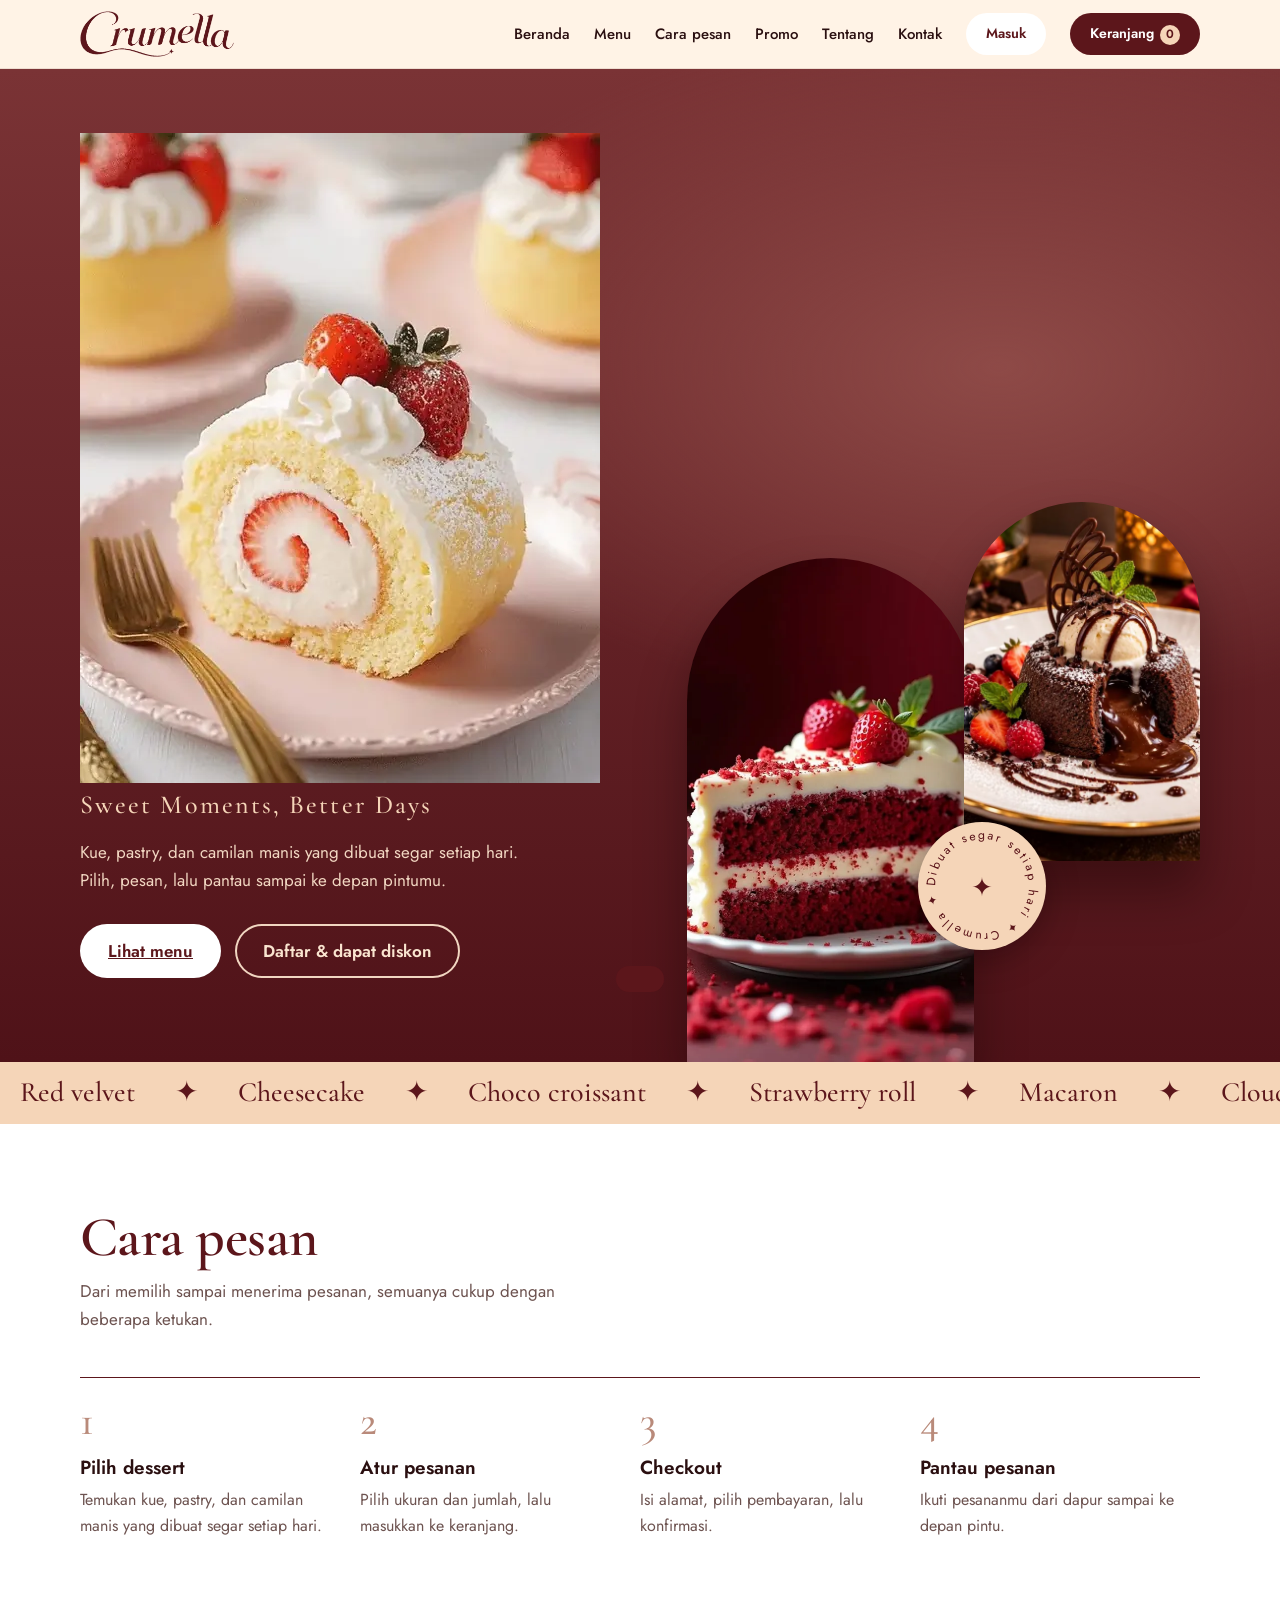
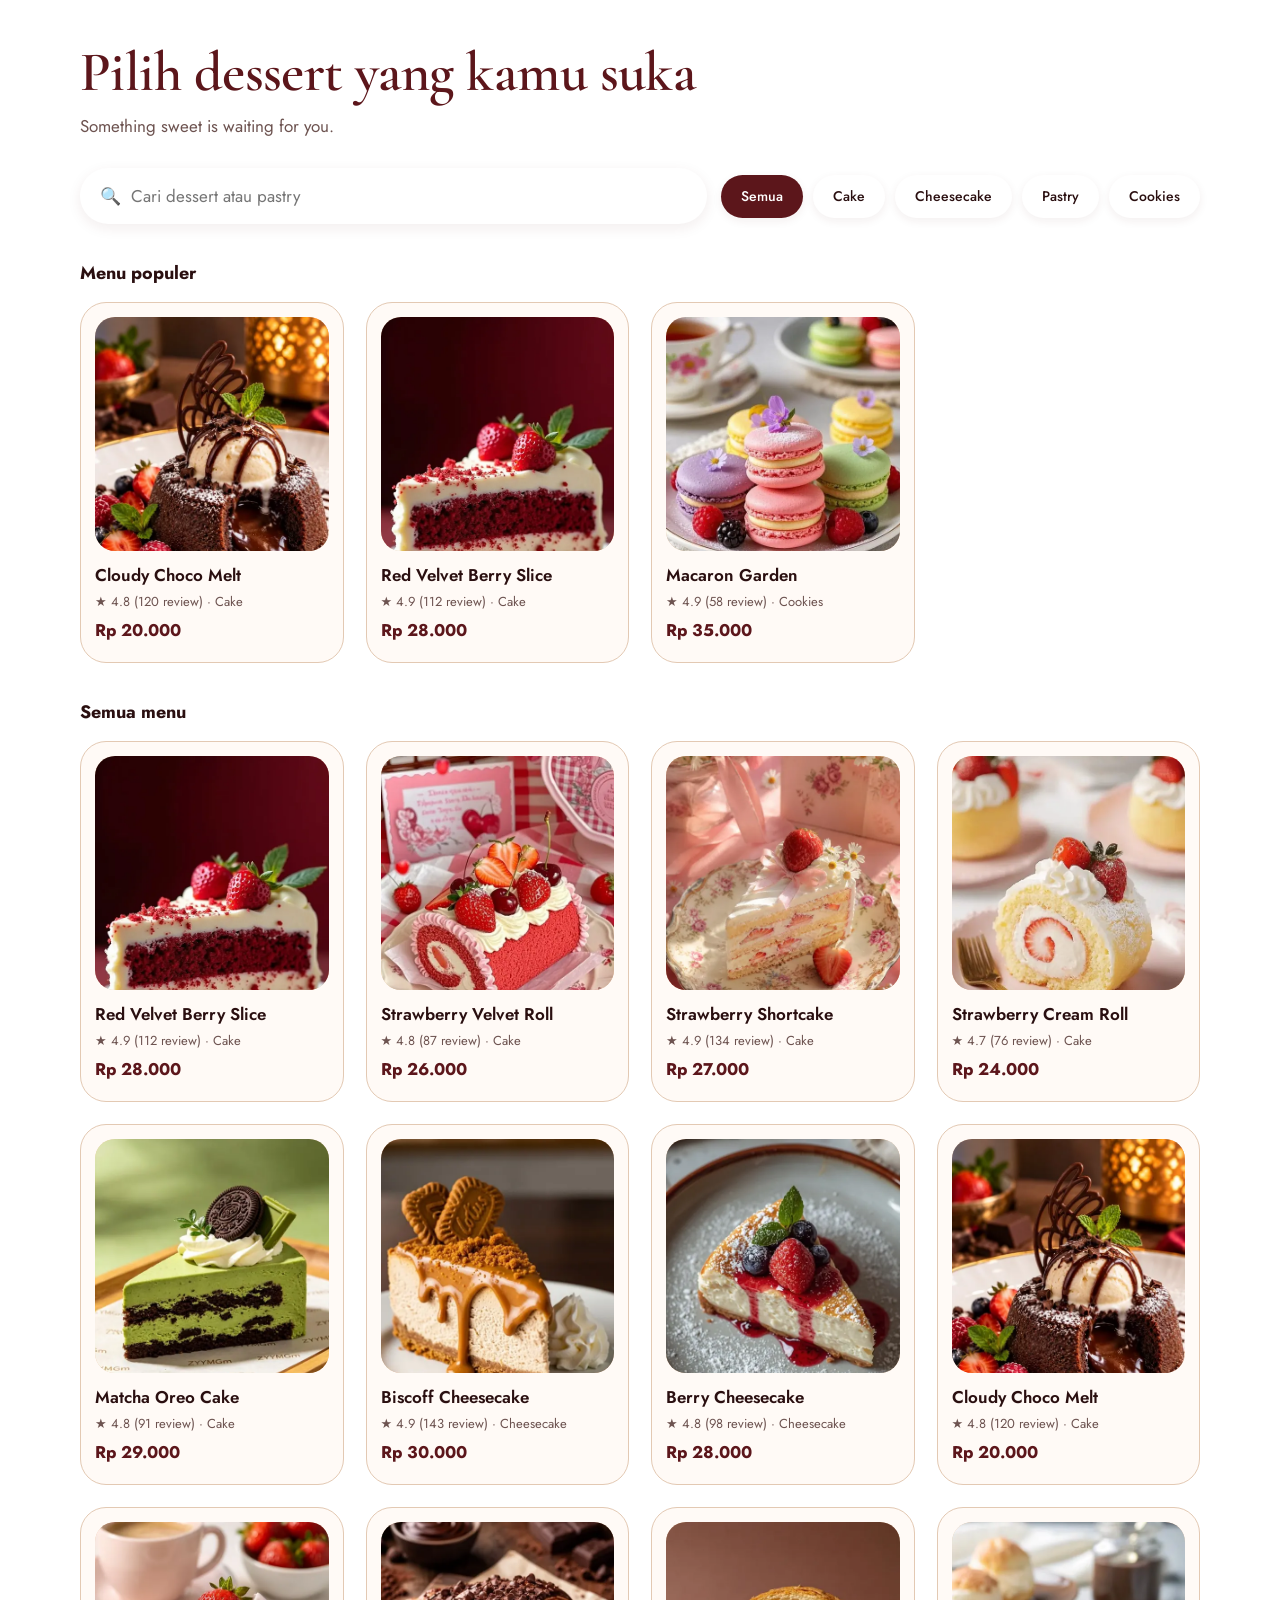
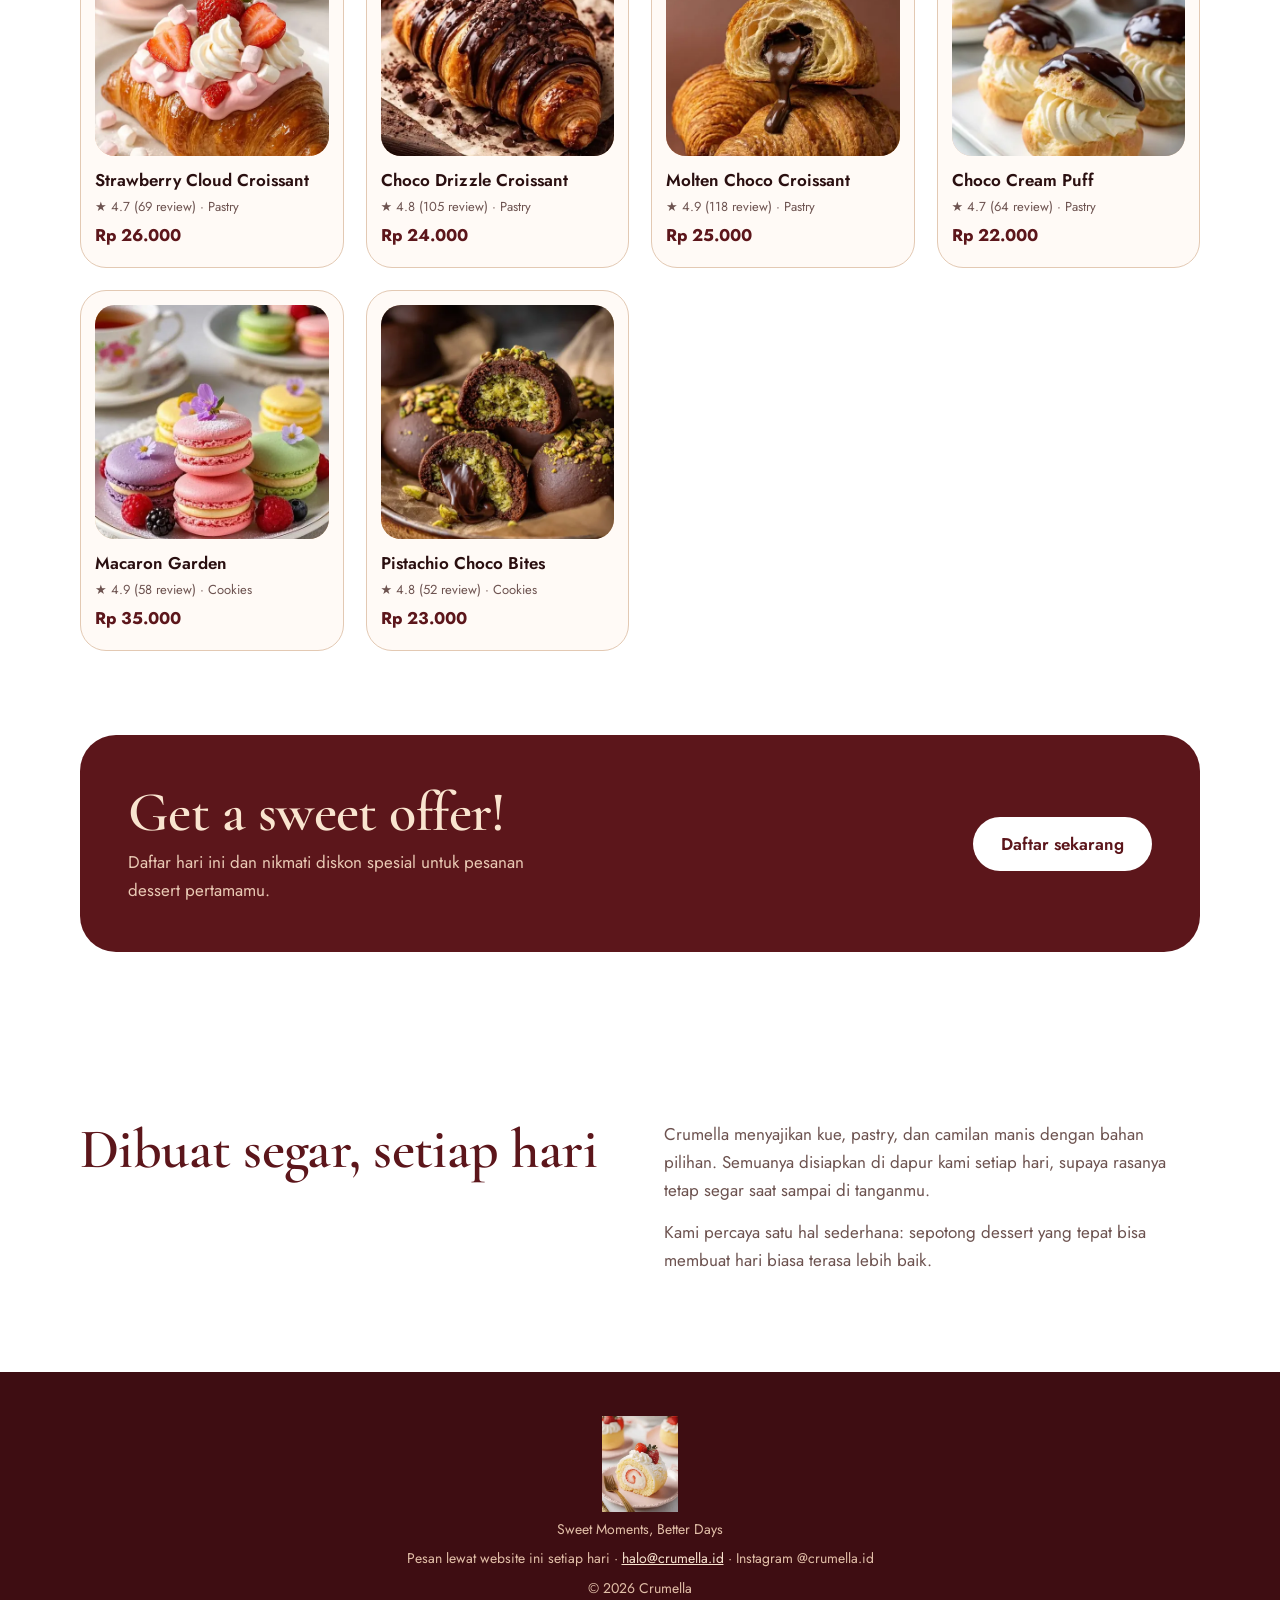
==== index.html @ 6f77fb5f "Create index.html" ====
<!doctype html>
<html lang="id">
<head>
<meta charset="utf-8">
<meta name="viewport" content="width=device-width, initial-scale=1">
<title>Crumella – Sweet Moments, Better Days</title>
<meta name="description" content="Crumella: kue, pastry, dan camilan manis yang dibuat segar setiap hari.">
<link rel="icon" href="data:image/svg+xml,<svg xmlns='http://www.w3.org/2000/svg' viewBox='0 0 100 100'><text y='.9em' font-size='90'>🧁</text></svg>">
<link rel="preconnect" href="https://fonts.googleapis.com">
<link rel="preconnect" href="https://fonts.gstatic.com" crossorigin>
<link href="https://fonts.googleapis.com/css2?family=Cormorant+Garamond:wght@500;600&family=Jost:wght@400;500;600&display=swap" rel="stylesheet">
<style>
:root{--wine:#5c161b;--wine2:#650a04;--peach:#fff3e6;--sand:#f9dfc9;--cream:#f5d5b8;--rose:#b98a7a;--ink:#2a0f10;--mute:#6d5350;--line:#e3c9b3;
--serif:"Cormorant Garamond",Georgia,serif;--sans:Jost,system-ui,sans-serif}
*{box-sizing:border-box;margin:0}
html{scroll-behavior:smooth;scroll-padding-top:72px}
body{font:400 17px/1.65 var(--sans);color:var(--ink);background:linear-gradient(var(--peach),var(--sand)) fixed}
button,input,select{font:inherit;color:inherit}
button{cursor:pointer;border:0;background:none}
:focus-visible{outline:3px solid var(--wine);outline-offset:3px;border-radius:8px}
.wrap{width:min(1120px,92%);margin:auto}
h1,h2,h3{line-height:1.15}
h2{font:600 clamp(36px,5vw,56px)/1.05 var(--serif);color:var(--wine);letter-spacing:-.01em}
.lead{color:var(--mute);max-width:52ch;margin-top:10px}
.btn{display:inline-flex;align-items:center;justify-content:center;gap:8px;padding:13px 28px;border-radius:999px;background:var(--wine);color:#fff;font-weight:600;transition:transform .15s,background .15s}
.btn:hover{background:var(--wine2);transform:translateY(-2px)}
.btn.light{background:#fff;color:var(--wine)}
.btn.ghost{background:transparent;color:var(--wine);box-shadow:inset 0 0 0 2px var(--wine)}
/* nav */
header{position:sticky;top:0;z-index:20;background:rgba(255,243,230,.88);backdrop-filter:blur(10px);border-bottom:1px solid rgba(92,22,27,.1)}
.nav{display:flex;align-items:center;gap:24px;height:68px}
.logo{display:block;margin-right:auto}.logo img{height:46px;width:auto;display:block}
.nav a.l{color:var(--ink);text-decoration:none;font-weight:500;font-size:15px}
.nav a.l:hover{color:var(--wine)}
.pill{padding:9px 20px;border-radius:999px;font-weight:600;font-size:14px}
.pill.solid{background:var(--wine);color:#fff}
.pill.out{background:#fff;color:var(--wine)}
.cnt{display:inline-grid;place-items:center;min-width:20px;height:20px;border-radius:99px;background:var(--cream);color:var(--wine);font-size:12px;margin-left:6px;padding:0 5px}
@media(max-width:980px){.nav a.l{display:none}.nav{gap:10px}}
/* hero */
.hero{background:radial-gradient(900px 500px at 78% 30%,#8e4a47 0%,transparent 70%),linear-gradient(180deg,#7a3335 0%,#4f1218 100%);color:var(--cream);padding:64px 0 0;overflow:hidden}
.hero .wrap{display:grid;grid-template-columns:1.05fr .95fr;gap:40px;align-items:end}
.hero-l{padding-bottom:84px}
.hero h1{width:min(520px,100%);margin:0 0 4px}.hero h1 img{width:100%;display:block}
.tag{font:500 clamp(20px,2.6vw,26px) var(--serif);letter-spacing:.08em;margin:6px 0 18px}
.hero p.d{max-width:44ch;margin:0 0 30px;color:#f1d6c1}
.hero .row{display:flex;gap:14px;flex-wrap:wrap}
.duo{position:relative;height:560px}
.duo img{position:absolute;object-fit:cover;box-shadow:0 30px 50px rgba(20,0,2,.4)}
.duo .a{left:0;bottom:0;width:56%;height:90%;border-radius:999px 999px 0 0}
.duo .b{right:0;top:0;width:46%;height:64%;border-radius:999px 999px 28px 28px}
.badge{position:absolute;right:30%;bottom:20%;width:128px;height:128px;filter:drop-shadow(0 10px 16px rgba(20,0,2,.35))}
.badge .spin{transform-origin:60px 60px;animation:spin 20s linear infinite}
@keyframes spin{to{transform:rotate(360deg)}}
.belt{background:var(--cream);color:var(--wine);overflow:hidden;white-space:nowrap;padding:14px 0}
.belt div{display:inline-block;font:500 28px/1.2 var(--serif);animation:belt 40s linear infinite}
.belt span{margin:0 20px}
@keyframes belt{to{transform:translateX(-50%)}}
@media(max-width:860px){.hero .wrap{grid-template-columns:1fr}.hero-l{text-align:center;padding-bottom:20px}.hero h1{margin:0 auto}.hero p.d{margin:0 auto 26px}.hero .row{justify-content:center}.duo{height:430px;max-width:440px;margin:0 auto;width:100%}.badge{right:26%;width:104px;height:104px}}
/* steps */
section{padding:84px 0}
.steps{display:grid;grid-template-columns:repeat(4,1fr);margin-top:44px;border-top:1px solid var(--wine)}
.step{padding:22px 24px 0 0}
.step b{font:500 42px/1 var(--serif);color:var(--rose);display:block}
.step h3{font:600 19px var(--sans);margin:12px 0 6px}
.step p{color:var(--mute);font-size:16px}
@media(max-width:860px){.steps{grid-template-columns:1fr 1fr;gap:10px}}
.about{display:grid;grid-template-columns:1fr 1fr;gap:48px;align-items:start}
.about p{color:var(--mute);margin-bottom:14px}
@media(max-width:760px){.about{grid-template-columns:1fr}}
footer p a{color:#f9e4cf}
/* menu */
.tools{display:flex;gap:14px;flex-wrap:wrap;align-items:center;margin:28px 0 8px}
.search{flex:1 1 280px;display:flex;align-items:center;gap:10px;background:#fff;border-radius:999px;padding:0 20px;box-shadow:0 4px 14px rgba(92,22,27,.08)}
.search input{border:0;outline:0;background:none;width:100%;padding:14px 0}
.search:focus-within{box-shadow:0 0 0 3px var(--wine)}
.chips{display:flex;gap:10px;flex-wrap:wrap}
.chip{padding:10px 20px;border-radius:999px;background:#fff;font-weight:500;font-size:14px;box-shadow:0 3px 10px rgba(92,22,27,.07)}
.chip[aria-pressed=true]{background:var(--wine);color:#fff}
.sub{font:700 18px var(--sans);margin:36px 0 16px}
.grid{display:grid;grid-template-columns:repeat(auto-fill,minmax(230px,1fr));gap:22px}
.card{text-align:left;background:#fffaf6;border:1px solid var(--line);border-radius:26px;padding:14px 14px 18px;transition:transform .2s,box-shadow .2s;display:flex;flex-direction:column;gap:4px}
.card:hover{transform:translateY(-5px);box-shadow:0 18px 30px rgba(92,22,27,.14)}
.pic{aspect-ratio:1;border-radius:20px;background:radial-gradient(circle at 50% 40%,#fbe7d3,#efc7a6);display:grid;place-items:center;margin-bottom:8px}
.pic svg{width:86%}.pic{overflow:hidden}.pic img{width:100%;height:100%;object-fit:cover;object-position:center 40%}
.card h3{font:600 17px var(--sans)}
.card .m{font-size:13px;color:var(--mute)}
.card .pr{font-weight:700;color:var(--wine)}
.empty{grid-column:1/-1;padding:40px;text-align:center;color:var(--mute)}
/* promo */
.promo{background:var(--wine);color:var(--cream);border-radius:36px;padding:48px;display:flex;gap:30px;align-items:center;justify-content:space-between;flex-wrap:wrap}
.promo h2{color:#f9e4cf}
.promo p{color:#e9c9b4;margin-top:6px;max-width:44ch}
footer{background:#3e0d12;color:#e2bfa8;padding:44px 0;text-align:center}
footer .logo{color:#f9e4cf;font-size:34px}
footer p{font-size:14px;margin-top:6px}
/* dialogs */
dialog{border:0;border-radius:30px;padding:0;width:min(520px,94vw);max-height:92vh;background:var(--peach);color:var(--ink);box-shadow:0 30px 80px rgba(40,5,8,.45)}
dialog::backdrop{background:rgba(42,15,16,.55);backdrop-filter:blur(3px)}
dialog.drawer{margin:0 0 0 auto;height:100vh;max-height:100vh;border-radius:30px 0 0 30px;width:min(460px,100vw)}
.dh{display:flex;align-items:center;gap:12px;padding:20px 24px 8px}
.dh h3{font:700 22px var(--sans);margin-right:auto}
.x{width:40px;height:40px;border-radius:50%;background:#fff;font-size:20px;line-height:1}
.db{padding:8px 24px 24px}
.hero-pic{background:var(--wine2);display:grid;place-items:center;padding:20px}
.hero-pic svg{width:56%}.hero-pic.ph{padding:0}.hero-pic img{width:100%;aspect-ratio:4/3;object-fit:cover;display:block}
.opts{display:grid;grid-template-columns:1fr 1fr;gap:12px;margin:8px 0 16px}
.opt{padding:12px;border-radius:16px;background:#fffaf6;border:1.5px solid #ccb5a6;text-align:left;font-weight:600}
.opt small{display:block;font-weight:400;color:var(--mute)}
.opt[aria-pressed=true],.opt:has(input:checked){border-color:var(--wine);box-shadow:0 0 0 2px var(--wine) inset}
.opt input{position:absolute;opacity:0}
.qty{display:inline-flex;align-items:center;background:#fff;border-radius:12px;border:1px solid #cdb9ab}
.qty button{width:34px;height:34px;font-weight:700;font-size:18px}
.qty span{min-width:26px;text-align:center;font-weight:600}
.row2{display:flex;align-items:center;justify-content:space-between;gap:14px}
.item{display:flex;gap:14px;align-items:center;background:#fffaf6;border:1px solid var(--line);border-radius:20px;padding:10px;margin-bottom:12px}
.item .t{width:72px;height:72px;border-radius:14px;background:var(--wine);display:grid;place-items:center;flex:none}
.item .t svg{width:78%}.item .t{overflow:hidden}.item .t img{width:100%;height:100%;object-fit:cover}
.item .n{flex:1;min-width:0}.item .n b{display:block}.item .n small{color:var(--mute)}
.tot{border-top:1px solid #a48d86;margin-top:16px;padding-top:12px}
.tot div{display:flex;justify-content:space-between;padding:3px 0}
.tot .g{font-weight:700;font-size:18px;border-top:1px solid #a48d86;margin-top:8px;padding-top:10px}
label.f{display:block;font-weight:600;font-size:14px;margin:14px 0 6px}
.in{width:100%;padding:12px 16px;border-radius:14px;border:1.5px solid #cdb9ab;background:#ffe9d4}
.tabs{display:grid;grid-template-columns:1fr 1fr;gap:12px;margin:8px 0 8px}
.tabs button{padding:12px;border-radius:999px;background:#fff;color:var(--wine);font-weight:500}
.tabs button[aria-selected=true]{background:var(--wine);color:#fff}
.toast{position:fixed;left:50%;bottom:28px;transform:translate(-50%,120px);background:var(--wine);color:#fff;padding:13px 24px;border-radius:999px;z-index:99;transition:transform .3s;font-weight:500}
.toast.on{transform:translate(-50%,0)}
.track{list-style:none;padding:0;margin:14px 0}
.track li{padding:8px 0 8px 34px;position:relative}
.track li:before{content:"";position:absolute;left:6px;top:14px;width:14px;height:14px;border-radius:50%;background:var(--wine)}
.track li:not(:last-child):after{content:"";position:absolute;left:12px;top:28px;height:calc(100% - 6px);width:2px;background:var(--rose)}
.track li.o:before{background:var(--cream);box-shadow:0 0 0 2px var(--rose) inset}
@media(prefers-reduced-motion:reduce){*{animation:none!important;transition:none!important;scroll-behavior:auto!important}}
</style>
</head>
<body>
<header><div class="wrap nav">
  <a class="logo" href="#top" aria-label="Crumella, ke beranda"><img data-img="word" alt="Crumella"></a>
  <a class="l" href="#top">Beranda</a><a class="l" href="#menu">Menu</a><a class="l" href="#cara">Cara pesan</a><a class="l" href="#promo">Promo</a><a class="l" href="#tentang">Tentang</a><a class="l" href="#kontak">Kontak</a>
  <button class="pill out" id="authBtn">Masuk</button>
  <button class="pill solid" id="cartBtn" aria-label="Buka keranjang">Keranjang<span class="cnt" id="cnt">0</span></button>
</div></header>

<main id="top">
<div class="hero"><div class="wrap">
  <div class="hero-l">
    <h1><img data-img="cream" alt="Crumella"></h1>
    <p class="tag">Sweet Moments, Better Days</p>
    <p class="d">Kue, pastry, dan camilan manis yang dibuat segar setiap hari. Pilih, pesan, lalu pantau sampai ke depan pintumu.</p>
    <div class="row"><a class="btn light" href="#menu">Lihat menu</a><button class="btn ghost" style="color:#f9e4cf;box-shadow:inset 0 0 0 2px #f1d6c1" data-auth="up">Daftar &amp; dapat diskon</button></div>
  </div>
  <div class="duo">
    <img class="a" data-img="red" alt="Potongan red velvet dengan stroberi">
    <img class="b" data-img="lava" alt="Chocolate lava cake dengan es krim">
    <svg class="badge" viewBox="0 0 120 120" aria-hidden="true"><defs><path id="ring" d="M60 60m-44 0a44 44 0 1 1 88 0a44 44 0 1 1-88 0"/></defs><circle cx="60" cy="60" r="60" fill="#f5d5b8"/><g class="spin"><text font-size="11.5" fill="#5c161b" font-family="Jost,sans-serif" textLength="268" lengthAdjust="spacing"><textPath href="#ring">Dibuat segar setiap hari ✦ Crumella ✦ </textPath></text></g><text x="60" y="69" text-anchor="middle" font-size="24" fill="#5c161b">✦</text></svg>
  </div>
</div></div>
<div class="belt" aria-hidden="true"><div></div></div>

<section id="cara"><div class="wrap">
  <h2>Cara pesan</h2>
  <p class="lead">Dari memilih sampai menerima pesanan, semuanya cukup dengan beberapa ketukan.</p>
  <div class="steps" id="steps"></div>
</div></section>

<section id="menu" style="padding-top:20px"><div class="wrap">
  <h2>Pilih dessert yang kamu suka</h2>
  <p class="lead">Something sweet is waiting for you.</p>
  <div class="tools">
    <label class="search"><span aria-hidden="true">🔍</span><input id="q" type="search" placeholder="Cari dessert atau pastry" aria-label="Cari dessert"></label>
    <div class="chips" id="chips" role="group" aria-label="Kategori"></div>
  </div>
  <div id="popWrap"><h3 class="sub">Menu populer</h3><div class="grid" id="pop"></div></div>
  <h3 class="sub" id="allT">Semua menu</h3>
  <div class="grid" id="all"></div>
</div></section>

<section id="promo" style="padding-top:0"><div class="wrap"><div class="promo">
  <div><h2>Get a sweet offer!</h2><p>Daftar hari ini dan nikmati diskon spesial untuk pesanan dessert pertamamu.</p></div>
  <button class="btn light" data-auth="up">Daftar sekarang</button>
</div></div></section>
<section id="tentang"><div class="wrap about">
  <h2>Dibuat segar, setiap hari</h2>
  <div><p>Crumella menyajikan kue, pastry, dan camilan manis dengan bahan pilihan. Semuanya disiapkan di dapur kami setiap hari, supaya rasanya tetap segar saat sampai di tanganmu.</p><p>Kami percaya satu hal sederhana: sepotong dessert yang tepat bisa membuat hari biasa terasa lebih baik.</p></div>
</div></section>
</main>

<footer id="kontak"><div class="wrap"><a class="logo" href="#top" style="margin:0 auto 6px;width:fit-content"><img data-img="cream" alt="Crumella" style="height:96px"></a><p>Sweet Moments, Better Days</p><p>Pesan lewat website ini setiap hari · <a href="mailto:halo@crumella.id">halo@crumella.id</a> · Instagram @crumella.id</p><p>© 2026 Crumella</p></div></footer>

<dialog id="dProd" aria-label="Detail dessert"></dialog>
<dialog id="dCart" class="drawer" aria-label="Keranjang"></dialog>
<dialog id="dOut" aria-label="Checkout"></dialog>
<dialog id="dAuth" aria-label="Masuk atau daftar"></dialog>
<div class="toast" id="toast" role="status"></div>

<script>
const IMG={'cream': '[data-uri]', 'word': '[data-uri]', 'red': '[data-uri]', 'lava': '[data-uri]', 'roll': '[data-uri]', 'crc': '[data-uri]', 'matcha': '[data-uri]', 'pist': '[data-uri]', 'choux': '[data-uri]', 'cheese': '[data-uri]', 'lotus': '[data-uri]', 'short': '[data-uri]', 'cr1': '[data-uri]', 'cr2': '[data-uri]', 'mac': '[data-uri]'};
const $=s=>document.querySelector(s),fmt=n=>'Rp '+n.toLocaleString('id-ID'),DELIV=15000,LARGE=5000;
/* ilustrasi dessert (SVG) */
const vis=i=>`<img src="${i.img}" alt="${i.n}" loading="lazy">`;
const ITEMS=[
{id:1,n:'Red Velvet Berry Slice',c:'Cake',p:28000,r:4.9,v:112,img:IMG.red,d:'Red velvet berlapis krim keju lembut, ditutup stroberi segar dan sejumput remah merah.'},
{id:2,n:'Strawberry Velvet Roll',c:'Cake',p:26000,r:4.8,v:87,img:IMG.roll,d:'Roll cake red velvet dengan krim vanila dan stroberi, dibingkai rempel krim merah muda.'},
{id:3,n:'Strawberry Shortcake',c:'Cake',p:27000,r:4.9,v:134,img:IMG.short,d:'Sponge vanila ringan berisi krim dan irisan stroberi, dengan pita krim di atasnya.'},
{id:4,n:'Strawberry Cream Roll',c:'Cake',p:24000,r:4.7,v:76,img:IMG.cream,d:'Roll cake lembut dengan pusaran krim dan stroberi, ditaburi gula halus.'},
{id:5,n:'Matcha Oreo Cake',c:'Cake',p:29000,r:4.8,v:91,img:IMG.matcha,d:'Mousse matcha berlapis remah cokelat, dihias krim dan biskuit Oreo.'},
{id:6,n:'Biscoff Cheesecake',c:'Cheesecake',p:30000,r:4.9,v:143,img:IMG.lotus,d:'Cheesecake creamy dengan saus karamel biskuit dan remah renyah di atasnya.'},
{id:7,n:'Berry Cheesecake',c:'Cheesecake',p:28000,r:4.8,v:98,img:IMG.cheese,d:'Cheesecake panggang yang lembut dengan saus beri, buah segar, dan gula halus.'},
{id:8,n:'Cloudy Choco Melt',c:'Cake',p:20000,r:4.8,v:120,img:IMG.lava,d:'Dessert cokelat lembut dengan lelehan cokelat premium yang creamy. Perpaduan manis dan rich-nya cocok untuk menemani waktu santaimu.'},
{id:9,n:'Strawberry Cloud Croissant',c:'Pastry',p:26000,r:4.7,v:69,img:IMG.crc,d:'Croissant renyah dengan krim stroberi, whipped cream, dan marshmallow mungil.'},
{id:10,n:'Choco Drizzle Croissant',c:'Pastry',p:24000,r:4.8,v:105,img:IMG.cr1,d:'Croissant berlapis dengan siraman cokelat dan serpihan cokelat di atasnya.'},
{id:11,n:'Molten Choco Croissant',c:'Pastry',p:25000,r:4.9,v:118,img:IMG.cr2,d:'Croissant garing dengan isian cokelat cair yang meleleh saat dibelah.'},
{id:12,n:'Choco Cream Puff',c:'Pastry',p:22000,r:4.7,v:64,img:IMG.choux,d:'Kue sus isi krim vanila, dilapisi ganache cokelat yang mengilap.'},
{id:13,n:'Macaron Garden',c:'Cookies',p:35000,r:4.9,v:58,img:IMG.mac,d:'Macaron warna-warni dengan isian krim, renyah di luar dan lembut di dalam.'},
{id:14,n:'Pistachio Choco Bites',c:'Cookies',p:23000,r:4.8,v:52,img:IMG.pist,d:'Kue cokelat berisi pistachio dan cokelat leleh, bertabur pistachio cincang.'}];
const CATS=['Semua','Cake','Cheesecake','Pastry','Cookies'],POP=[8,1,13];
let cat='Semua',cart=[],user=null,toastT;
try{cart=JSON.parse(localStorage.getItem('crumella-cart')||'[]');user=localStorage.getItem('crumella-user')}catch(e){}
const save=()=>{try{localStorage.setItem('crumella-cart',JSON.stringify(cart))}catch(e){}};
const toast=m=>{const t=$('#toast');t.textContent=m;t.classList.add('on');clearTimeout(toastT);toastT=setTimeout(()=>t.classList.remove('on'),2600)};
const price=l=>{const i=ITEMS.find(x=>x.id==l.id);return(i.p+(l.size=='Large'?LARGE:0))*l.qty};
const sub=()=>cart.reduce((s,l)=>s+price(l),0);

/* hero & langkah */
document.querySelectorAll('[data-img]').forEach(e=>e.src=IMG[e.dataset.img]);
$('.belt div').innerHTML=['Red velvet','Cheesecake','Choco croissant','Strawberry roll','Macaron','Cloudy choco melt','Matcha cake','Cream puff'].map(t=>`<span>${t}</span><span>✦</span>`).join('').repeat(2);
$('#steps').innerHTML=[['Pilih dessert','Temukan kue, pastry, dan camilan manis yang dibuat segar setiap hari.'],['Atur pesanan','Pilih ukuran dan jumlah, lalu masukkan ke keranjang.'],['Checkout','Isi alamat, pilih pembayaran, lalu konfirmasi.'],['Pantau pesanan','Ikuti pesananmu dari dapur sampai ke depan pintu.']].map((t,k)=>`<div class="step"><b>${k+1}</b><h3>${t[0]}</h3><p>${t[1]}</p></div>`).join('');

/* menu */
const card=i=>`<button class="card" data-id="${i.id}"><div class="pic">${vis(i)}</div><h3>${i.n}</h3><span class="m">★ ${i.r} (${i.v} review) · ${i.c}</span><span class="pr">${fmt(i.p)}</span></button>`;
function renderMenu(){
  const q=$('#q').value.trim().toLowerCase();
  const list=ITEMS.filter(i=>(cat=='Semua'||i.c==cat)&&i.n.toLowerCase().includes(q));
  $('#chips').innerHTML=CATS.map(c=>`<button class="chip" aria-pressed="${c==cat}" data-cat="${c}">${c}</button>`).join('');
  $('#popWrap').hidden=!!q||cat!='Semua';
  $('#pop').innerHTML=POP.map(id=>card(ITEMS.find(i=>i.id==id))).join('');
  $('#allT').textContent=q||cat!='Semua'?`Hasil (${list.length})`:'Semua menu';
  $('#all').innerHTML=list.length?list.map(card).join(''):'<p class="empty">Belum ada dessert yang cocok. Coba kata kunci atau kategori lain.</p>';
}
$('#q').oninput=renderMenu;
$('#chips').onclick=e=>{const b=e.target.closest('[data-cat]');if(b){cat=b.dataset.cat;renderMenu()}};
document.addEventListener('click',e=>{
  const c=e.target.closest('.card');if(c)openProd(+c.dataset.id);
  const a=e.target.closest('[data-auth]');if(a)openAuth(a.dataset.auth);
  if(e.target.closest('.x'))e.target.closest('dialog').close();
  if(e.target.tagName=='DIALOG')e.target.close();
});

/* detail produk */
function openProd(id){
  const i=ITEMS.find(x=>x.id==id);let size='Reguler',qty=1;const d=$('#dProd');
  const draw=()=>{d.innerHTML=`<div class="hero-pic${i.img?' ph':''}">${vis(i)}</div><div class="db">
  <div class="row2"><div><h3 style="font:700 24px var(--sans)">${i.n}</h3><div style="font-size:22px;margin:2px 0">${fmt(i.p+(size=='Large'?LARGE:0))}</div></div><button class="x" aria-label="Tutup">×</button></div>
  <p style="margin:6px 0"><span style="color:#f0a500">★</span> <b>${i.r}</b> (${i.v} Review)</p>
  <p style="margin:10px 0 16px;color:var(--mute)">${i.d}</p>
  <b>Pilih ukuran</b><div class="opts"><button class="opt" aria-pressed="${size=='Reguler'}" data-s="Reguler">Reguler<small>${fmt(i.p)}</small></button><button class="opt" aria-pressed="${size=='Large'}" data-s="Large">Large<small>+ ${fmt(LARGE)}</small></button></div>
  <div class="row2"><div class="qty"><button data-q="-1" aria-label="Kurangi">−</button><span>${qty}</span><button data-q="1" aria-label="Tambah">+</button></div><button class="btn" id="add">Tambah ke keranjang · ${fmt((i.p+(size=='Large'?LARGE:0))*qty)}</button></div></div>`};
  d.onclick=e=>{const s=e.target.closest('[data-s]'),q=e.target.closest('[data-q]');
    if(s){size=s.dataset.s;draw()}else if(q){qty=Math.max(1,Math.min(20,qty+ +q.dataset.q));draw()}
    else if(e.target.closest('#add')){const f=cart.find(l=>l.id==id&&l.size==size);f?f.qty+=qty:cart.push({id,size,qty});save();upd();d.close();toast(`${i.n} masuk keranjang`)}};
  draw();d.showModal();
}

/* keranjang */
function upd(){$('#cnt').textContent=cart.reduce((s,l)=>s+l.qty,0)}
function openCart(){
  const d=$('#dCart'),s=sub();
  d.innerHTML=`<div class="dh"><h3>Your sweet cart</h3><button class="x" aria-label="Tutup">×</button></div><div class="db">`+(cart.length?
  cart.map((l,k)=>{const i=ITEMS.find(x=>x.id==l.id);return`<div class="item"><div class="t">${vis(i,false)}</div><div class="n"><b>${i.n}</b><small>${l.size} · ${fmt(price(l)/l.qty)}</small><div class="qty" style="margin-top:6px"><button data-k="${k}" data-q="-1" aria-label="Kurangi">−</button><span>${l.qty}</span><button data-k="${k}" data-q="1" aria-label="Tambah">+</button></div></div><button class="x" data-del="${k}" aria-label="Hapus ${i.n}" style="font-size:16px">🗑</button></div>`}).join('')+
  `<div class="tot"><div><span>Subtotal</span><b>${fmt(s)}</b></div><div><span>Delivery</span><b>${fmt(DELIV)}</b></div><div class="g"><span>Total</span><span>${fmt(s+DELIV)}</span></div></div><button class="btn" id="go" style="width:100%;margin-top:20px">Checkout</button>`
  :`<p class="empty" style="padding:40px 0">Keranjangmu masih kosong.<br>Pilih dessert favoritmu dulu.</p><button class="btn" style="width:100%" onclick="$('#dCart').close();location.hash='menu'">Lihat menu</button>`)+`</div>`;
  if(!d.open)d.showModal();
}
$('#dCart').onclick=e=>{
  const q=e.target.closest('[data-q]'),del=e.target.closest('[data-del]');
  if(q){const l=cart[+q.dataset.k];l.qty+=+q.dataset.q;if(l.qty<1)cart.splice(+q.dataset.k,1);save();upd();openCart()}
  else if(del){cart.splice(+del.dataset.del,1);save();upd();openCart()}
  else if(e.target.closest('#go')){$('#dCart').close();openOut()}
};
$('#cartBtn').onclick=openCart;

/* checkout */
function openOut(){
  const d=$('#dOut'),s=sub();
  d.innerHTML=`<div class="dh"><h3>Checkout</h3><button class="x" aria-label="Tutup">×</button></div><form class="db" id="fo">
  <label class="f" for="nm">Nama penerima</label><input class="in" id="nm" required autocomplete="name" value="${user||''}">
  <label class="f" for="ad">Alamat pengiriman</label><input class="in" id="ad" required autocomplete="street-address" placeholder="Jalan, nomor rumah, kota">
  <label class="f" style="margin-bottom:0">Metode pembayaran</label>
  <div class="opts" style="grid-template-columns:1fr;margin-top:8px">${['Transfer bank','E-wallet','Bayar di tempat (COD)'].map((m,k)=>`<label class="opt" style="position:relative"><input type="radio" name="pay" ${k?'':'checked'}>${m}</label>`).join('')}</div>
  <b>Ringkasan pesanan</b>
  <div class="tot" style="border:0;margin-top:6px">${cart.map(l=>`<div><span>${l.qty}× ${ITEMS.find(x=>x.id==l.id).n} (${l.size})</span><span>${fmt(price(l))}</span></div>`).join('')}<div><span>Delivery</span><span>${fmt(DELIV)}</span></div><div class="g"><span>Total</span><span>${fmt(s+DELIV)}</span></div></div>
  <button class="btn" style="width:100%;margin-top:18px">Konfirmasi pesanan</button></form>`;
  d.showModal();
  $('#fo').onsubmit=e=>{e.preventDefault();cart=[];save();upd();
    d.innerHTML=`<div class="dh"><h3>Pesanan diterima 🎉</h3><button class="x" aria-label="Tutup">×</button></div><div class="db"><p style="color:var(--mute)">Terima kasih! Dapur kami mulai menyiapkan dessert-mu.</p><ul class="track"><li>Pesanan dikonfirmasi</li><li class="o">Sedang dipanggang di dapur</li><li class="o">Kurir menuju alamatmu</li><li class="o">Sampai, selamat menikmati</li></ul><button class="btn" style="width:100%" onclick="$('#dOut').close()">Kembali ke menu</button></div>`}
}

/* masuk / daftar */
function openAuth(mode='in'){
  const d=$('#dAuth');
  if(user&&!mode.startsWith('up')){d.innerHTML=`<div class="dh"><h3>Hi, Sweetie ♡</h3><button class="x" aria-label="Tutup">×</button></div><div class="db"><p style="margin-bottom:16px">${user}</p><button class="btn ghost" id="out" style="width:100%">Log out</button></div>`;d.showModal();
    $('#out').onclick=()=>{user=null;try{localStorage.removeItem('crumella-user')}catch(e){}$('#authBtn').textContent='Masuk';d.close();toast('Kamu sudah keluar')};return}
  const up=mode=='up';
  d.innerHTML=`<div class="dh"><img src="${IMG.word}" alt="Crumella" style="height:42px;margin-right:auto"><button class="x" aria-label="Tutup">×</button></div><form class="db" id="fa">
  <div class="tabs" role="tablist"><button type="button" role="tab" aria-selected="${!up}" data-m="in">Log In</button><button type="button" role="tab" aria-selected="${up}" data-m="up">Sign Up</button></div>
  ${up?`<label class="f" for="un">Nama</label><input class="in" id="un" required autocomplete="name">`:''}
  <label class="f" for="em">Email atau username</label><input class="in" id="em" required autocomplete="username">
  <label class="f" for="pw">Password</label><input class="in" id="pw" type="password" required minlength="6" autocomplete="${up?'new':'current'}-password">
  <button class="btn" style="width:100%;margin-top:20px">${up?'Daftar':'Log In'}</button>
  <p style="text-align:center;color:var(--mute);margin-top:14px;font-size:14px">${up?'Sudah punya akun?':'Belum terdaftar?'} <a href="#" data-m="${up?'in':'up'}" style="color:#0b4de0">${up?'Log In':'Sign Up'}</a></p></form>`;
  if(!d.open)d.showModal();
  d.onclick=e=>{const m=e.target.closest('[data-m]');if(m){e.preventDefault();openAuth(m.dataset.m)}else if(e.target.closest('.x')||e.target===d)d.close()};
  $('#fa').onsubmit=e=>{e.preventDefault();user=($('#un')?$('#un').value:$('#em').value).trim();try{localStorage.setItem('crumella-user',user)}catch(x){}
    $('#authBtn').textContent=user.split(' ')[0];d.close();toast(up?'Akun dibuat. Diskon pesanan pertama aktif!':`Halo, ${user}!`)};
}
$('#authBtn').onclick=()=>openAuth('in');
if(user)$('#authBtn').textContent=user.split(' ')[0];
upd();renderMenu();
</script>
</body>
</html>
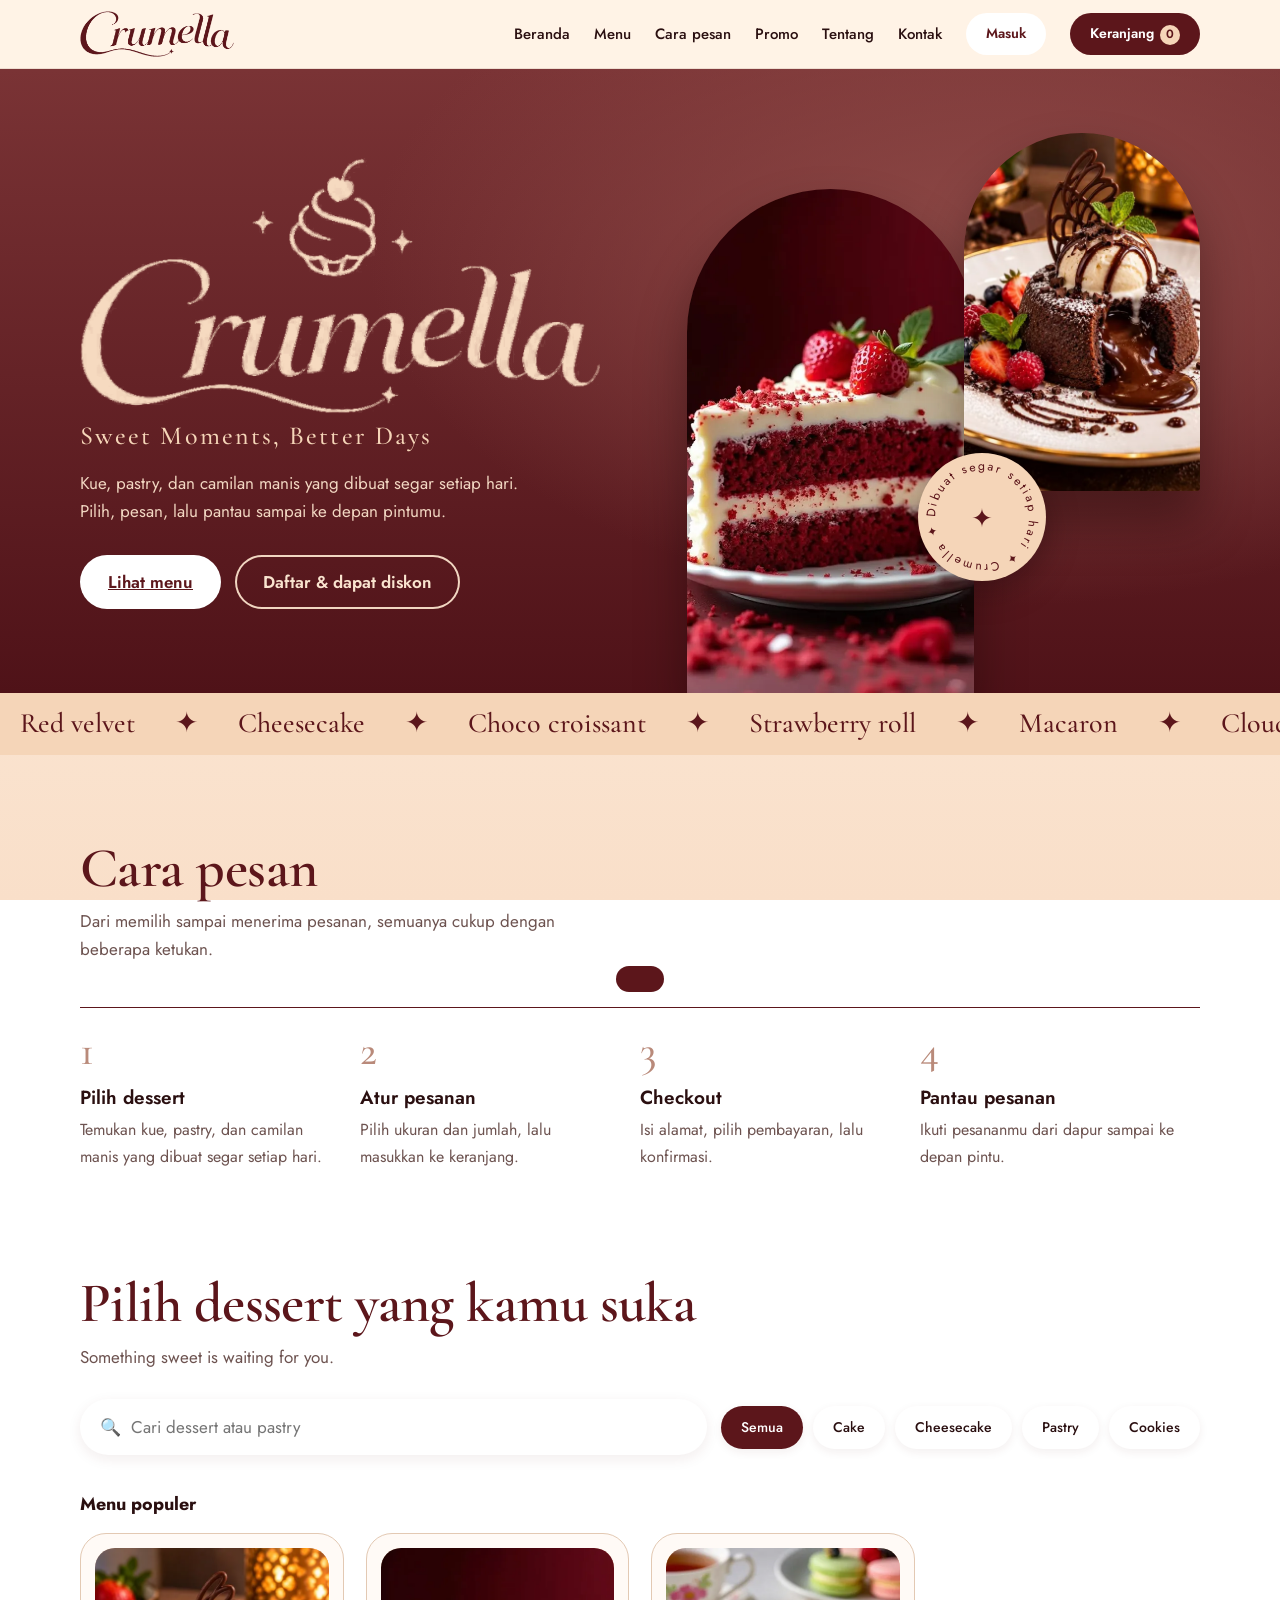
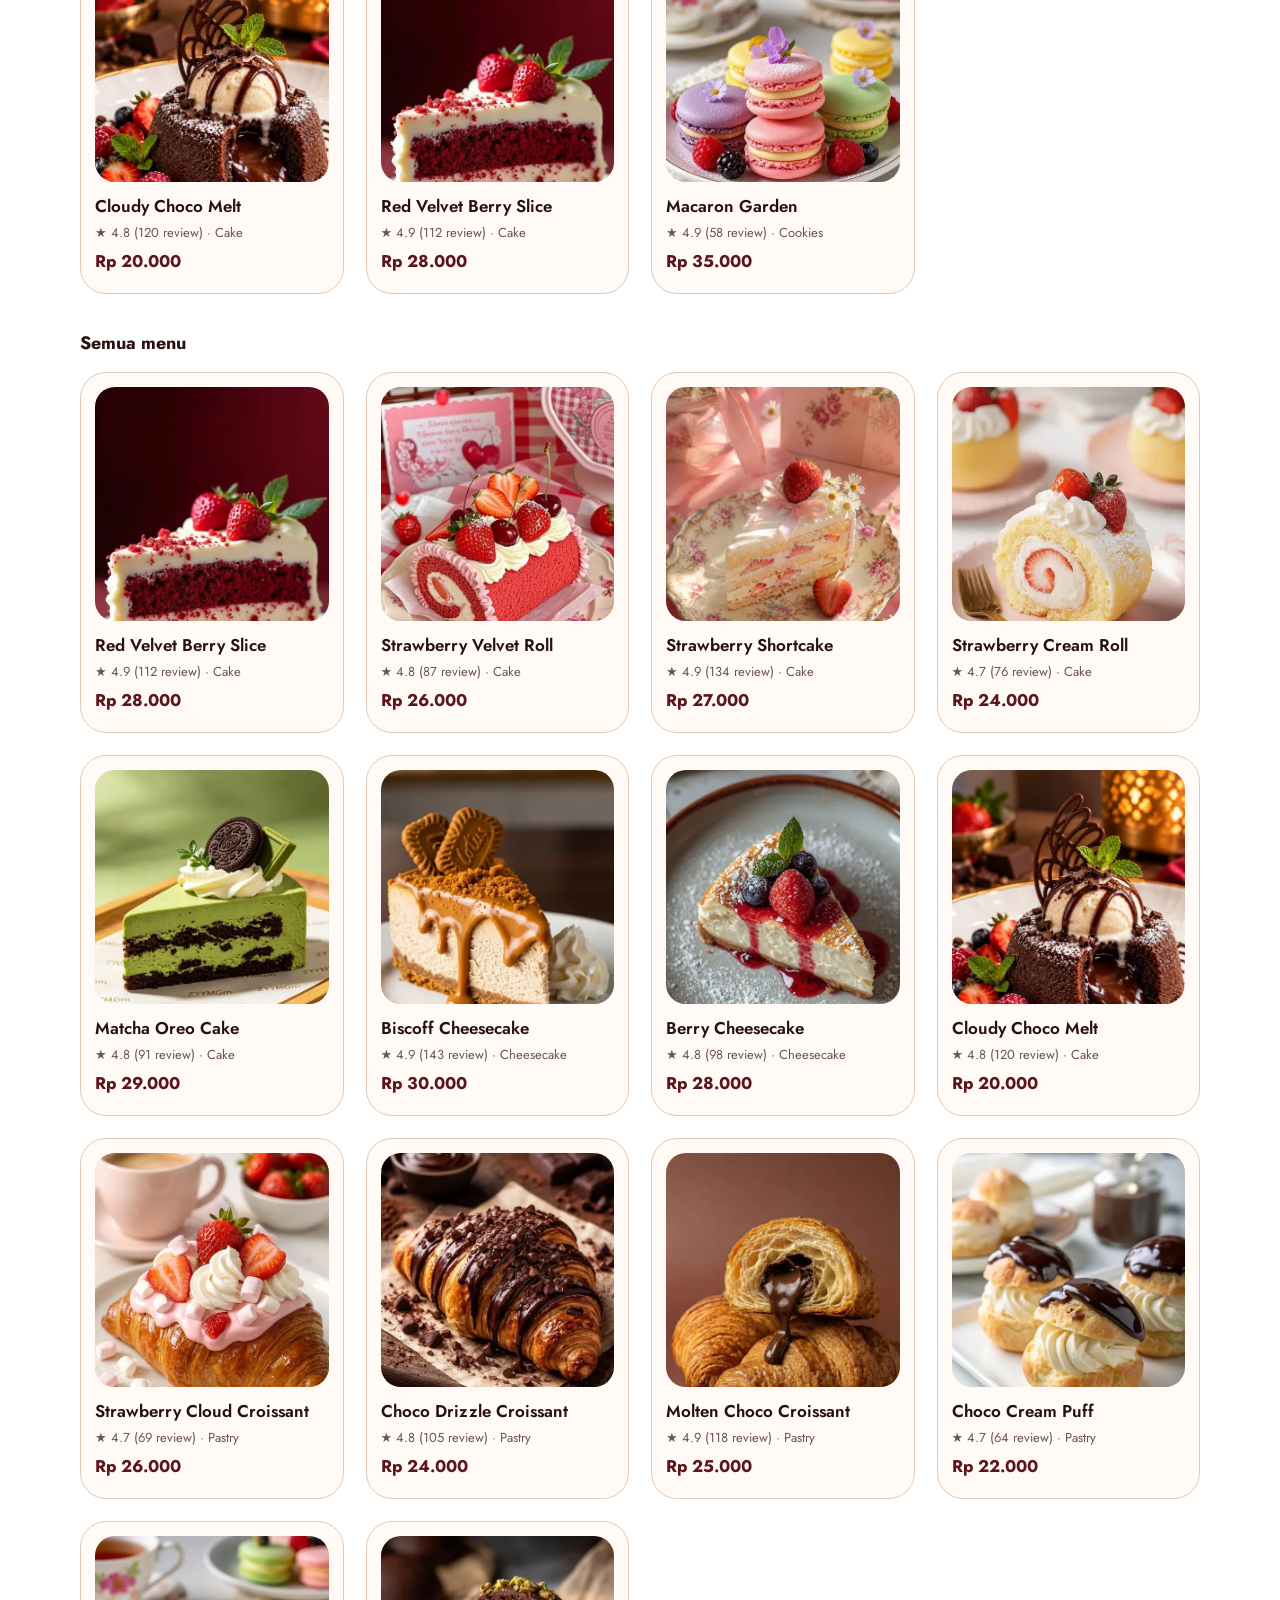
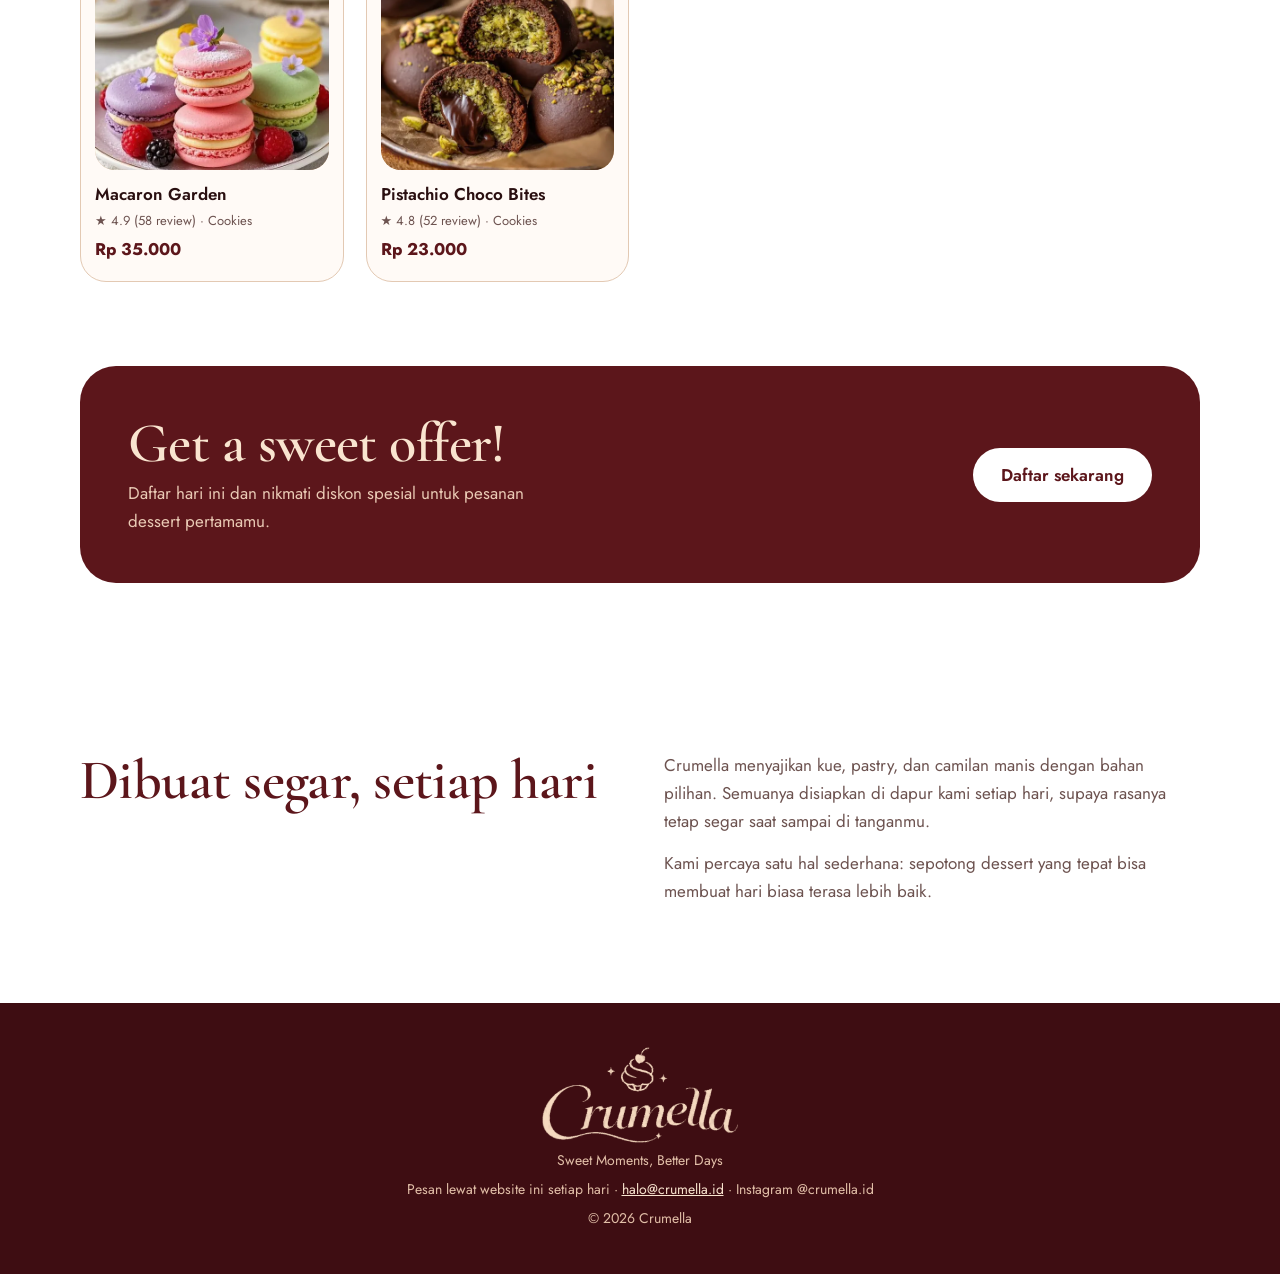
==== commit cb300953: "Update index.html" ====
--- a/index.html
+++ b/index.html
@@ -146,7 +146,7 @@
 <main id="top">
 <div class="hero"><div class="wrap">
   <div class="hero-l">
-    <h1><img data-img="cream" alt="Crumella"></h1>
+    <h1><img src="[data-uri]" alt="Crumella"></h1>
     <p class="tag">Sweet Moments, Better Days</p>
     <p class="d">Kue, pastry, dan camilan manis yang dibuat segar setiap hari. Pilih, pesan, lalu pantau sampai ke depan pintumu.</p>
     <div class="row"><a class="btn light" href="#menu">Lihat menu</a><button class="btn ghost" style="color:#f9e4cf;box-shadow:inset 0 0 0 2px #f1d6c1" data-auth="up">Daftar &amp; dapat diskon</button></div>
@@ -187,7 +187,7 @@
 </div></section>
 </main>
 
-<footer id="kontak"><div class="wrap"><a class="logo" href="#top" style="margin:0 auto 6px;width:fit-content"><img data-img="cream" alt="Crumella" style="height:96px"></a><p>Sweet Moments, Better Days</p><p>Pesan lewat website ini setiap hari · <a href="mailto:halo@crumella.id">halo@crumella.id</a> · Instagram @crumella.id</p><p>© 2026 Crumella</p></div></footer>
+<footer id="kontak"><div class="wrap"><a class="logo" href="#top" style="margin:0 auto 6px;width:fit-content"><img src="[data-uri]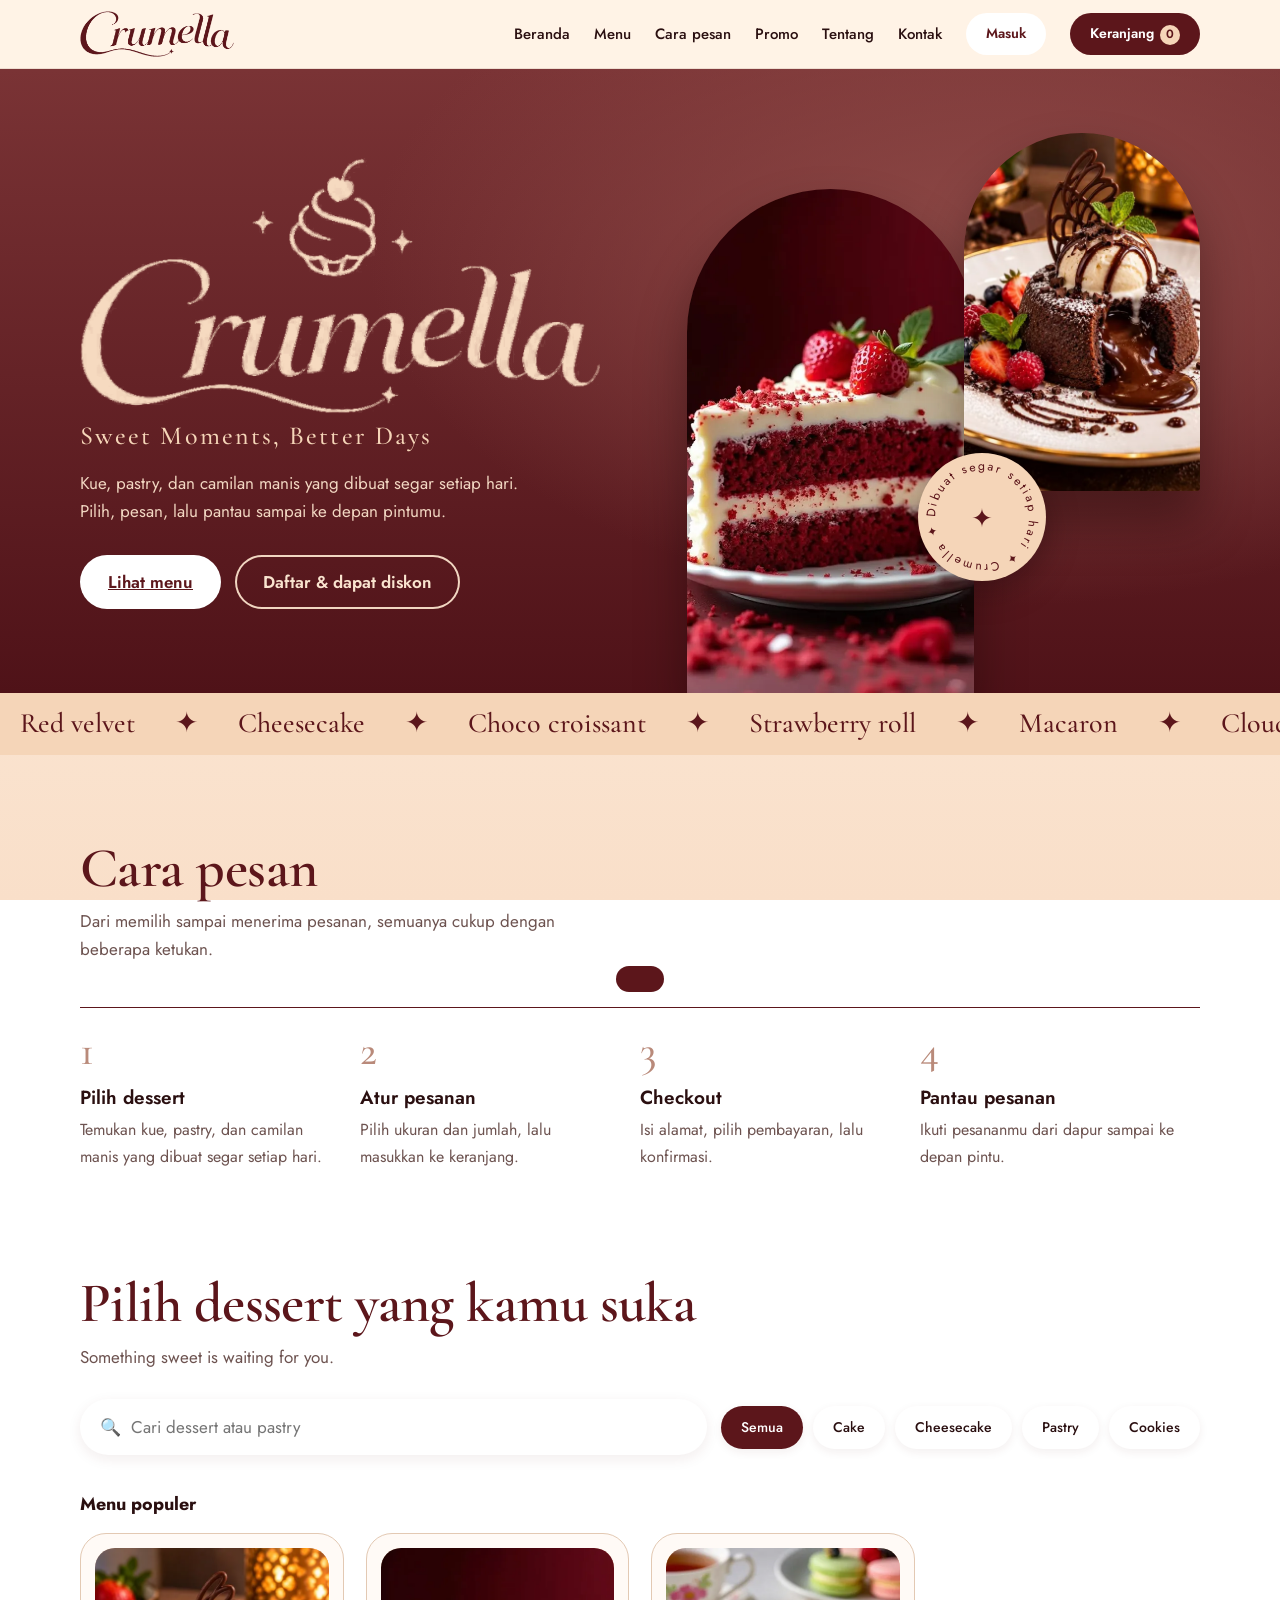
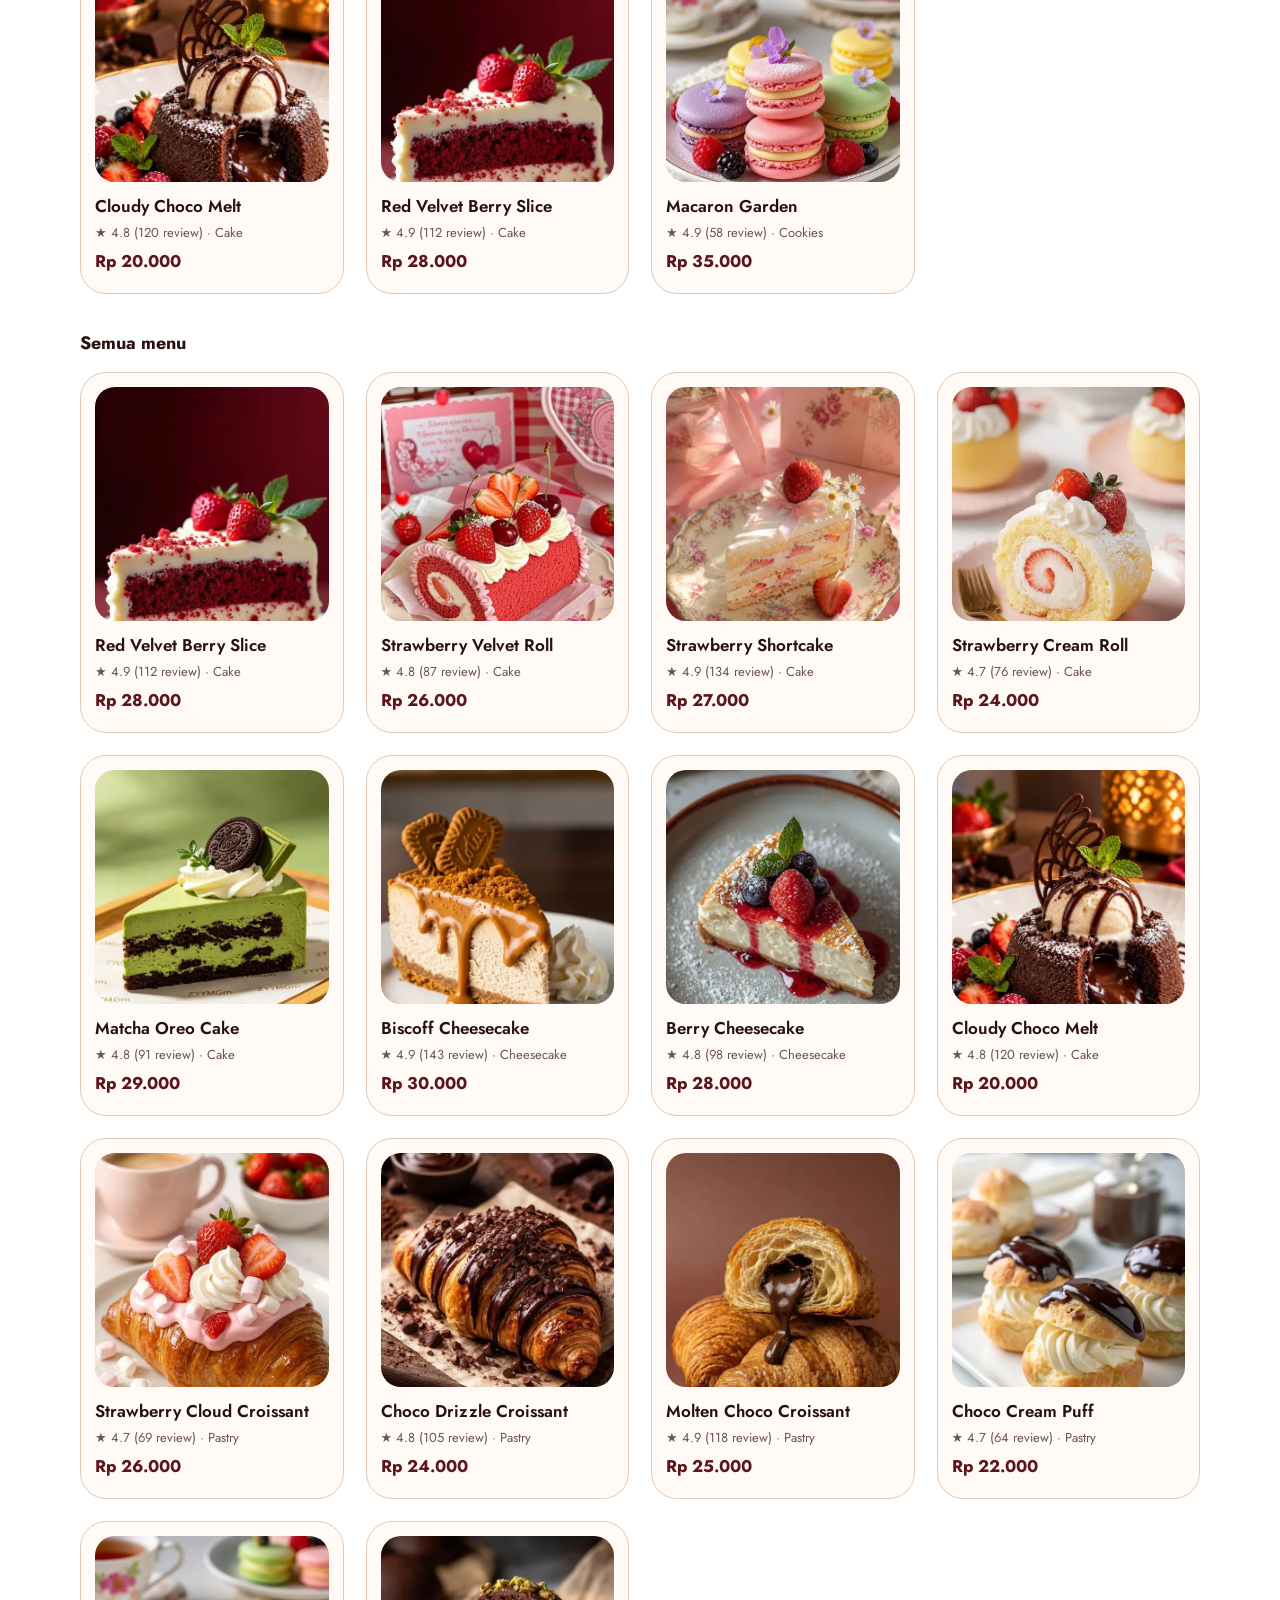
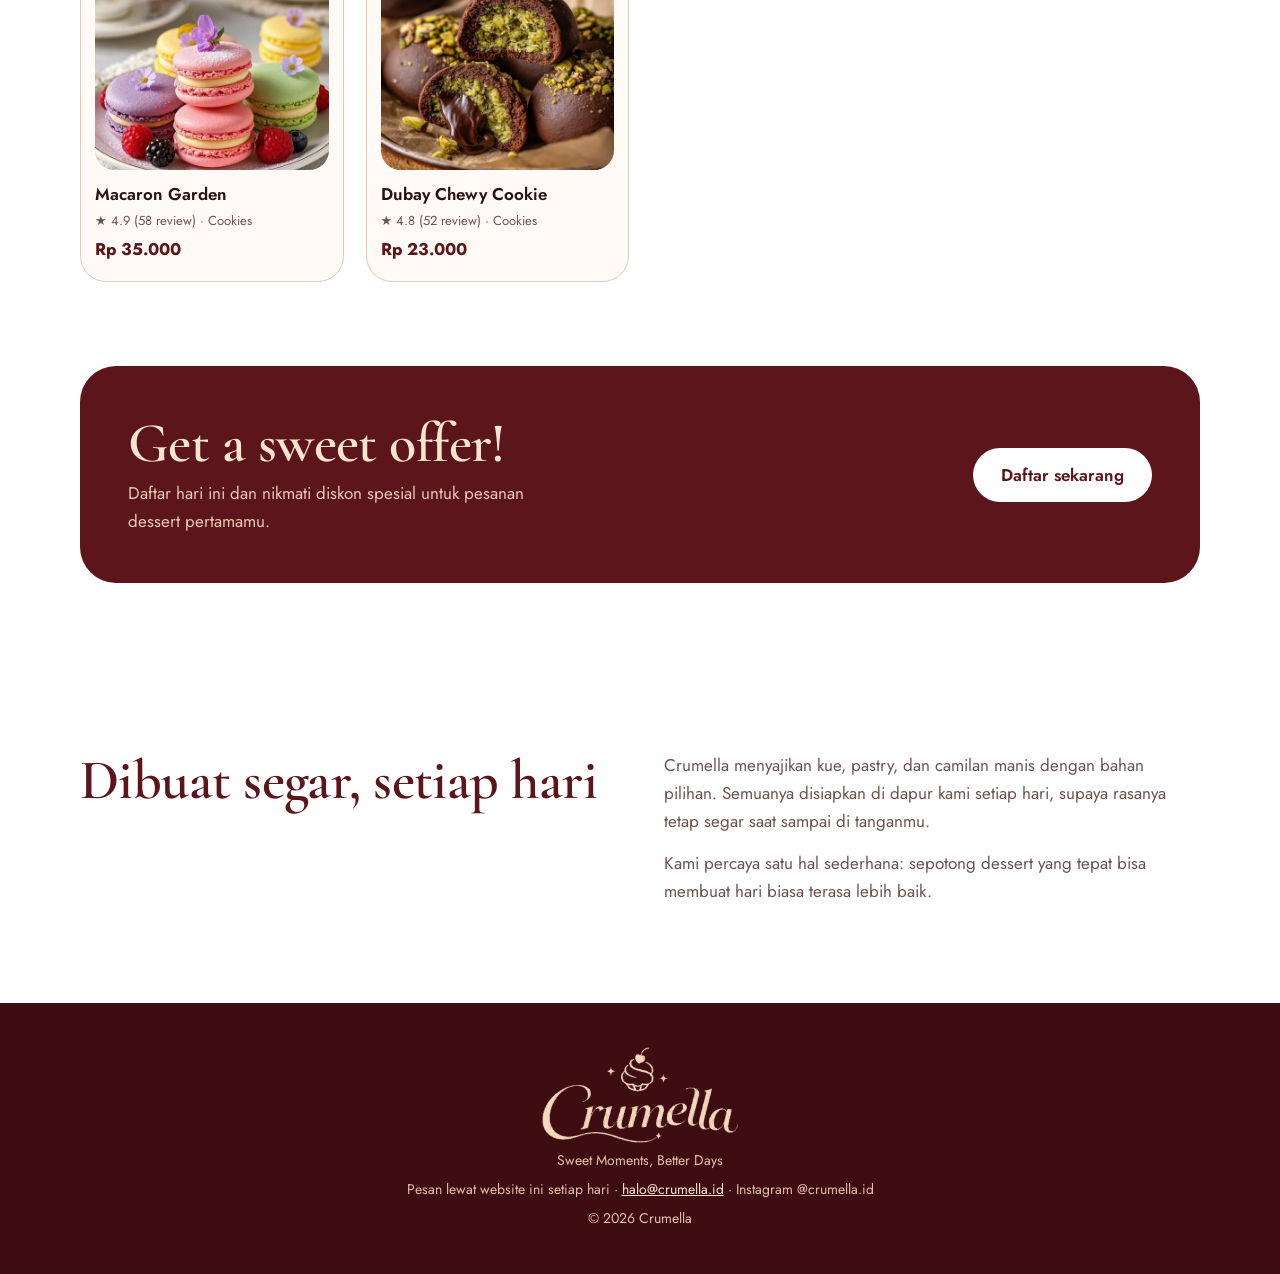
==== commit 3aa7db48: "Update index.html" ====
--- a/index.html
+++ b/index.html
@@ -214,7 +214,7 @@
 {id:11,n:'Molten Choco Croissant',c:'Pastry',p:25000,r:4.9,v:118,img:IMG.cr2,d:'Croissant garing dengan isian cokelat cair yang meleleh saat dibelah.'},
 {id:12,n:'Choco Cream Puff',c:'Pastry',p:22000,r:4.7,v:64,img:IMG.choux,d:'Kue sus isi krim vanila, dilapisi ganache cokelat yang mengilap.'},
 {id:13,n:'Macaron Garden',c:'Cookies',p:35000,r:4.9,v:58,img:IMG.mac,d:'Macaron warna-warni dengan isian krim, renyah di luar dan lembut di dalam.'},
-{id:14,n:'Pistachio Choco Bites',c:'Cookies',p:23000,r:4.8,v:52,img:IMG.pist,d:'Kue cokelat berisi pistachio dan cokelat leleh, bertabur pistachio cincang.'}];
+{id:14,n:'Dubay Chewy Cookie',c:'Cookies',p:23000,r:4.8,v:52,img:IMG.pist,d:'Kue cokelat berisi pistachio dan cokelat leleh, bertabur pistachio cincang.'}];
 const CATS=['Semua','Cake','Cheesecake','Pastry','Cookies'],POP=[8,1,13];
 let cat='Semua',cart=[],user=null,toastT;
 try{cart=JSON.parse(localStorage.getItem('crumella-cart')||'[]');user=localStorage.getItem('crumella-user')}catch(e){}
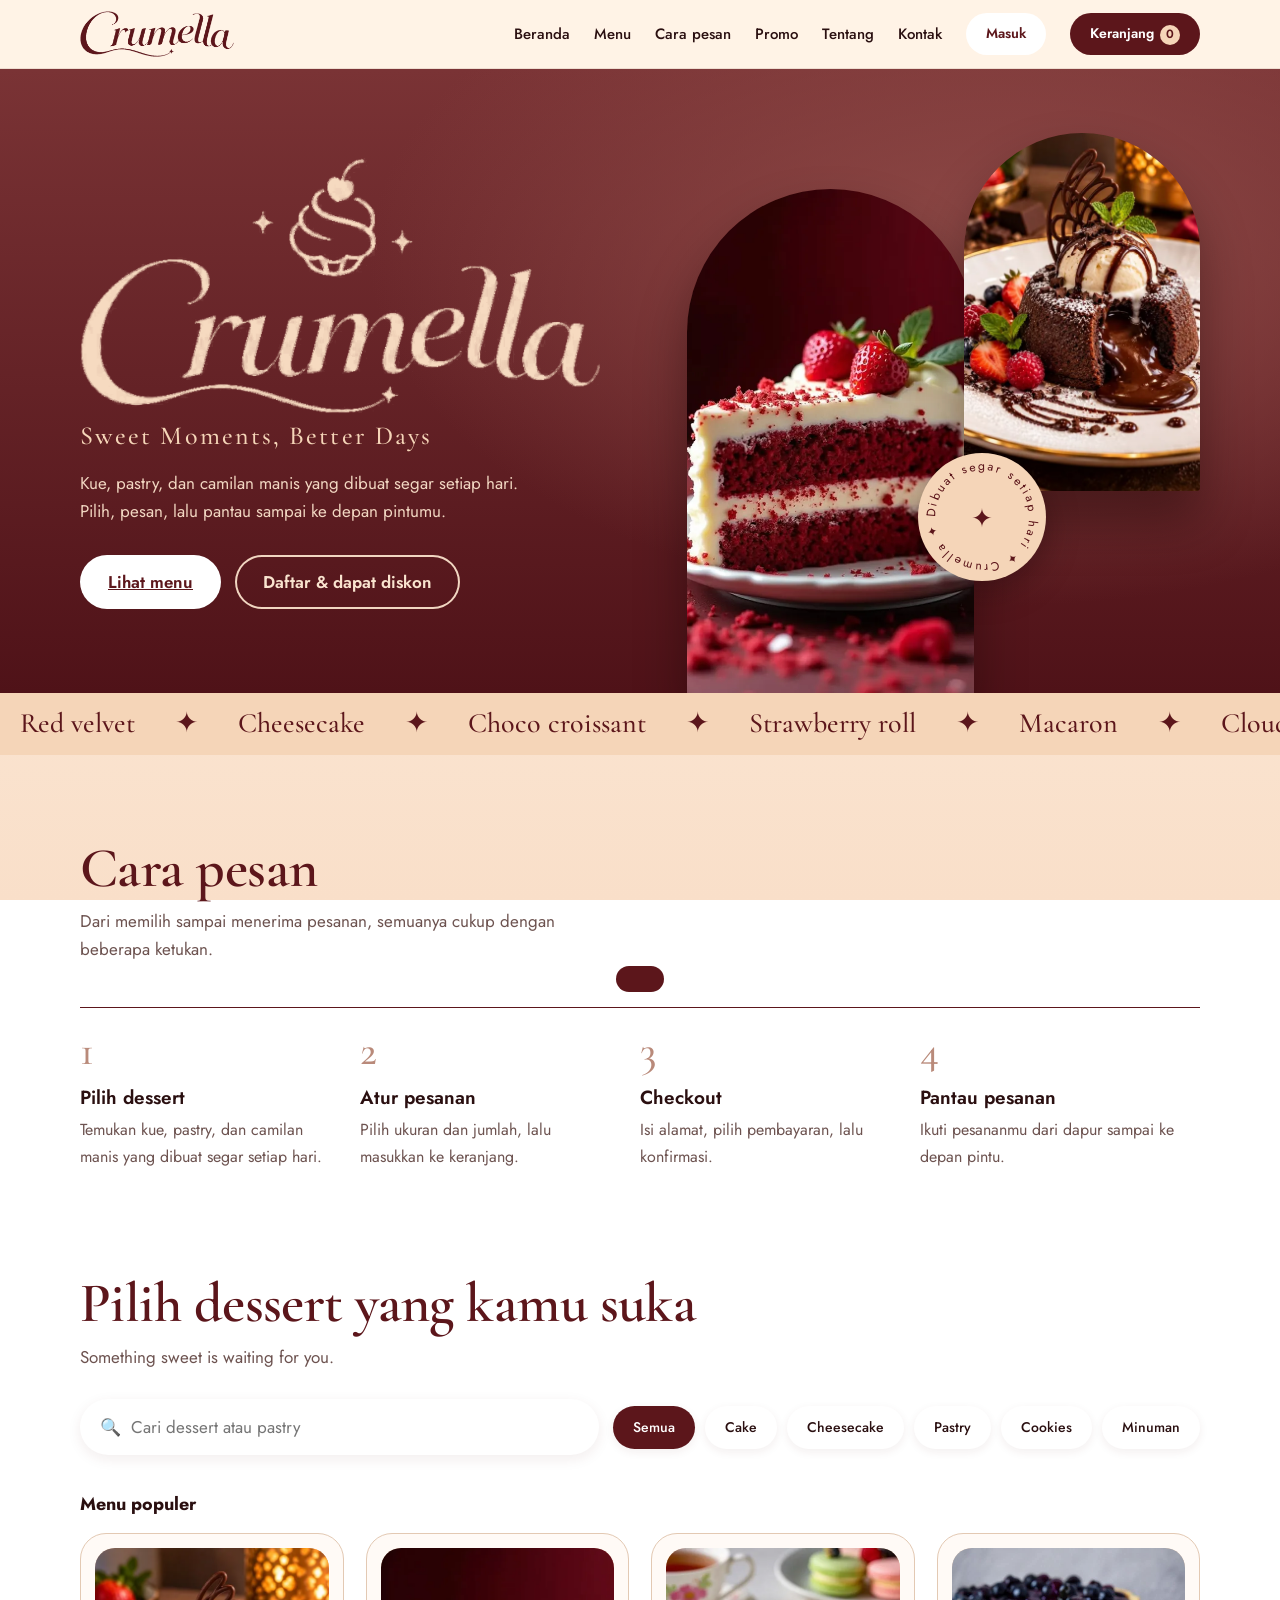
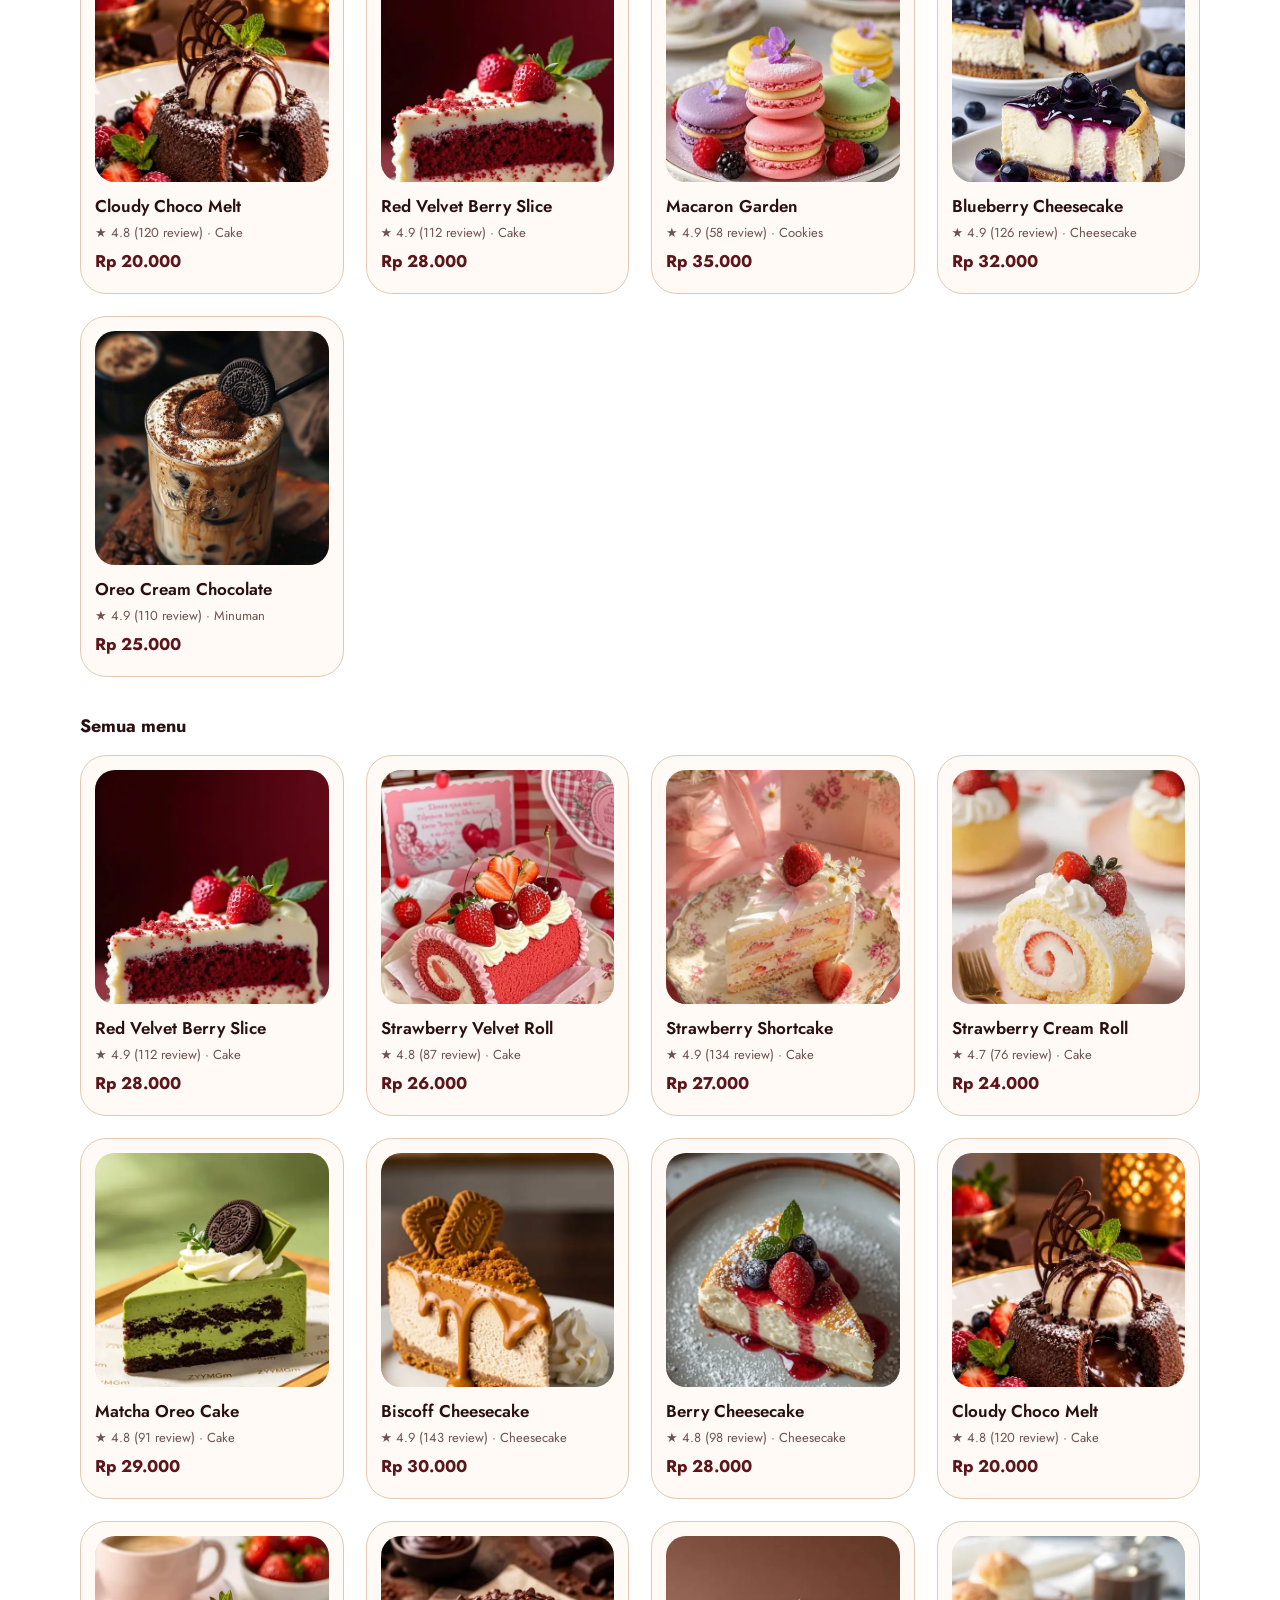
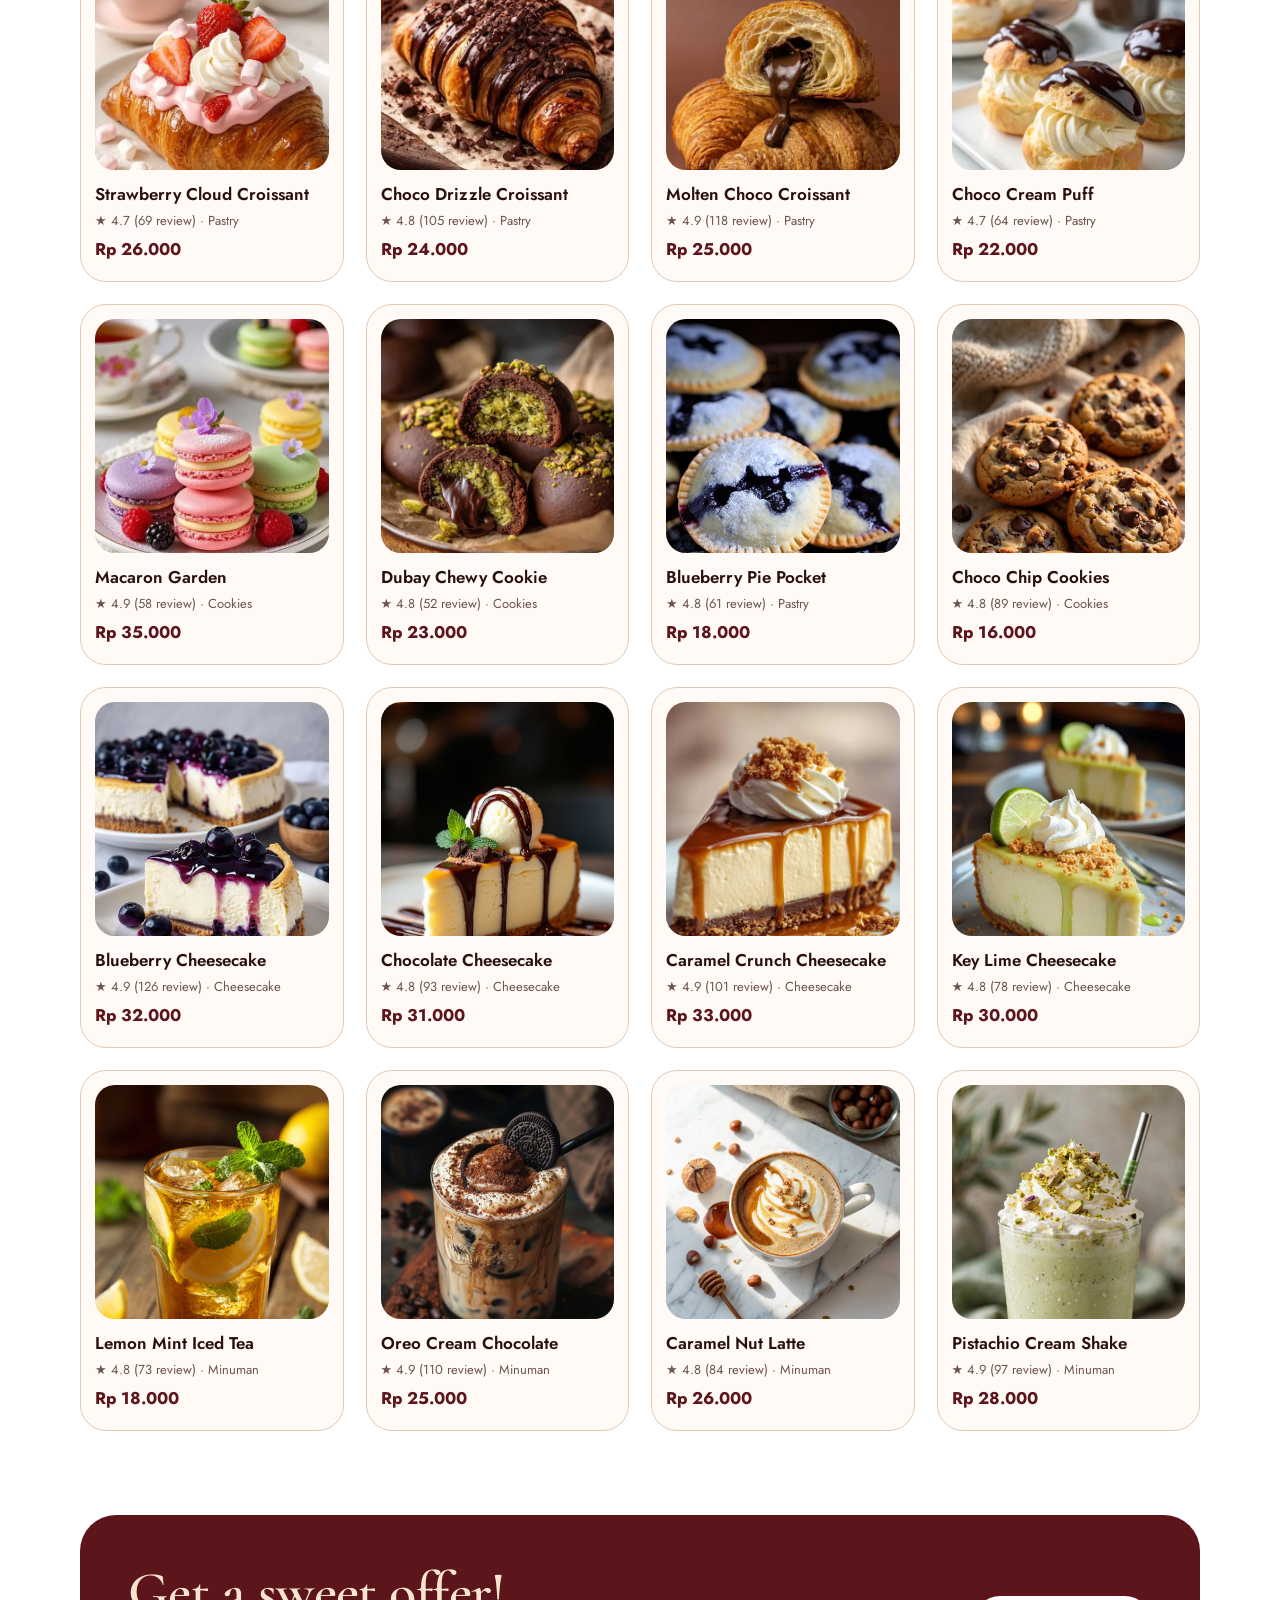
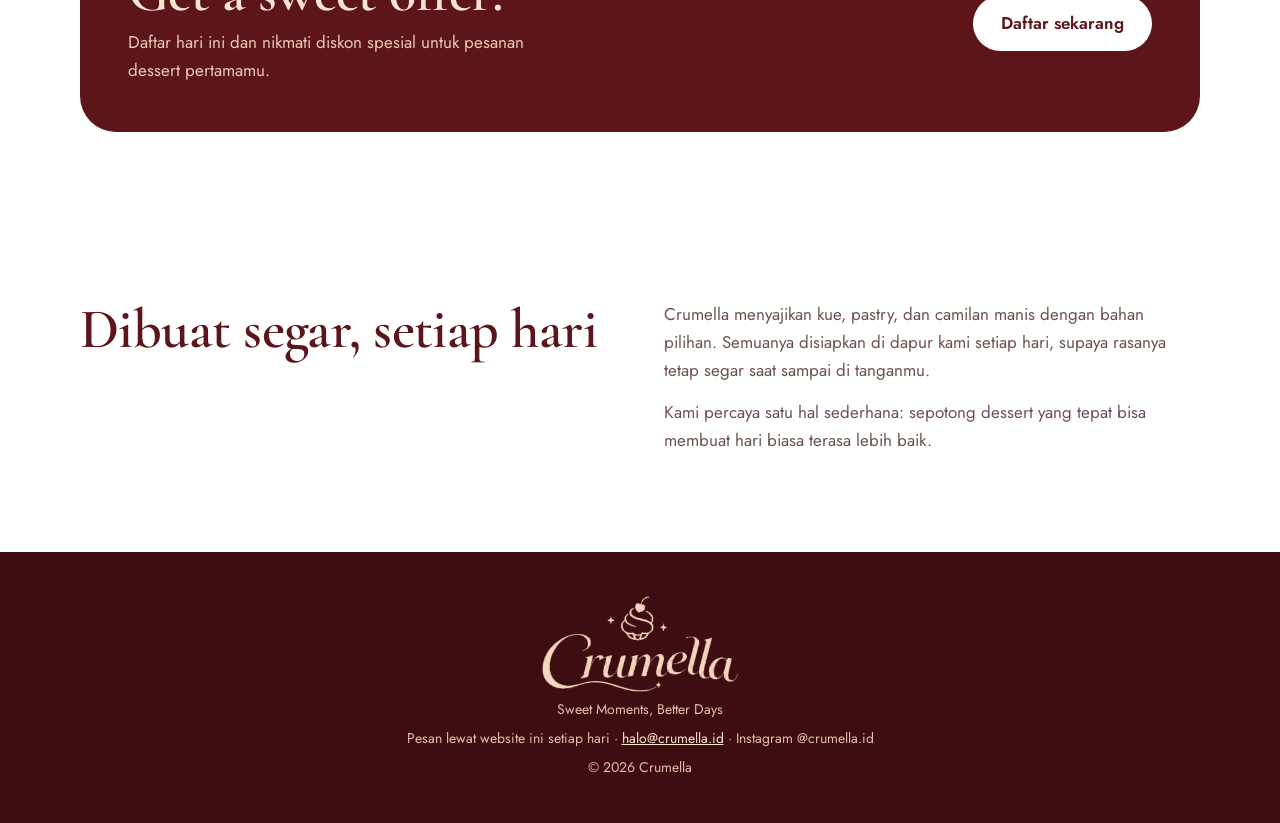
==== commit 89557c3f: "Update index.html" ====
--- a/index.html
+++ b/index.html
@@ -214,8 +214,18 @@
 {id:11,n:'Molten Choco Croissant',c:'Pastry',p:25000,r:4.9,v:118,img:IMG.cr2,d:'Croissant garing dengan isian cokelat cair yang meleleh saat dibelah.'},
 {id:12,n:'Choco Cream Puff',c:'Pastry',p:22000,r:4.7,v:64,img:IMG.choux,d:'Kue sus isi krim vanila, dilapisi ganache cokelat yang mengilap.'},
 {id:13,n:'Macaron Garden',c:'Cookies',p:35000,r:4.9,v:58,img:IMG.mac,d:'Macaron warna-warni dengan isian krim, renyah di luar dan lembut di dalam.'},
-{id:14,n:'Dubay Chewy Cookie',c:'Cookies',p:23000,r:4.8,v:52,img:IMG.pist,d:'Kue cokelat berisi pistachio dan cokelat leleh, bertabur pistachio cincang.'}];
-const CATS=['Semua','Cake','Cheesecake','Pastry','Cookies'],POP=[8,1,13];
+{id:14,n:'Dubay Chewy Cookie',c:'Cookies',p:23000,r:4.8,v:52,img:IMG.pist,d:'Kue cokelat berisi pistachio dan cokelat leleh, bertabur pistachio cincang.'},
+{id:15,n:'Blueberry Pie Pocket',c:'Pastry',p:18000,r:4.8,v:61,img:'[data-uri]',d:'Pie mungil berisi blueberry juicy dengan kulit pastry renyah dan taburan gula halus.'},
+{id:16,n:'Choco Chip Cookies',c:'Cookies',p:16000,r:4.8,v:89,img:'[data-uri]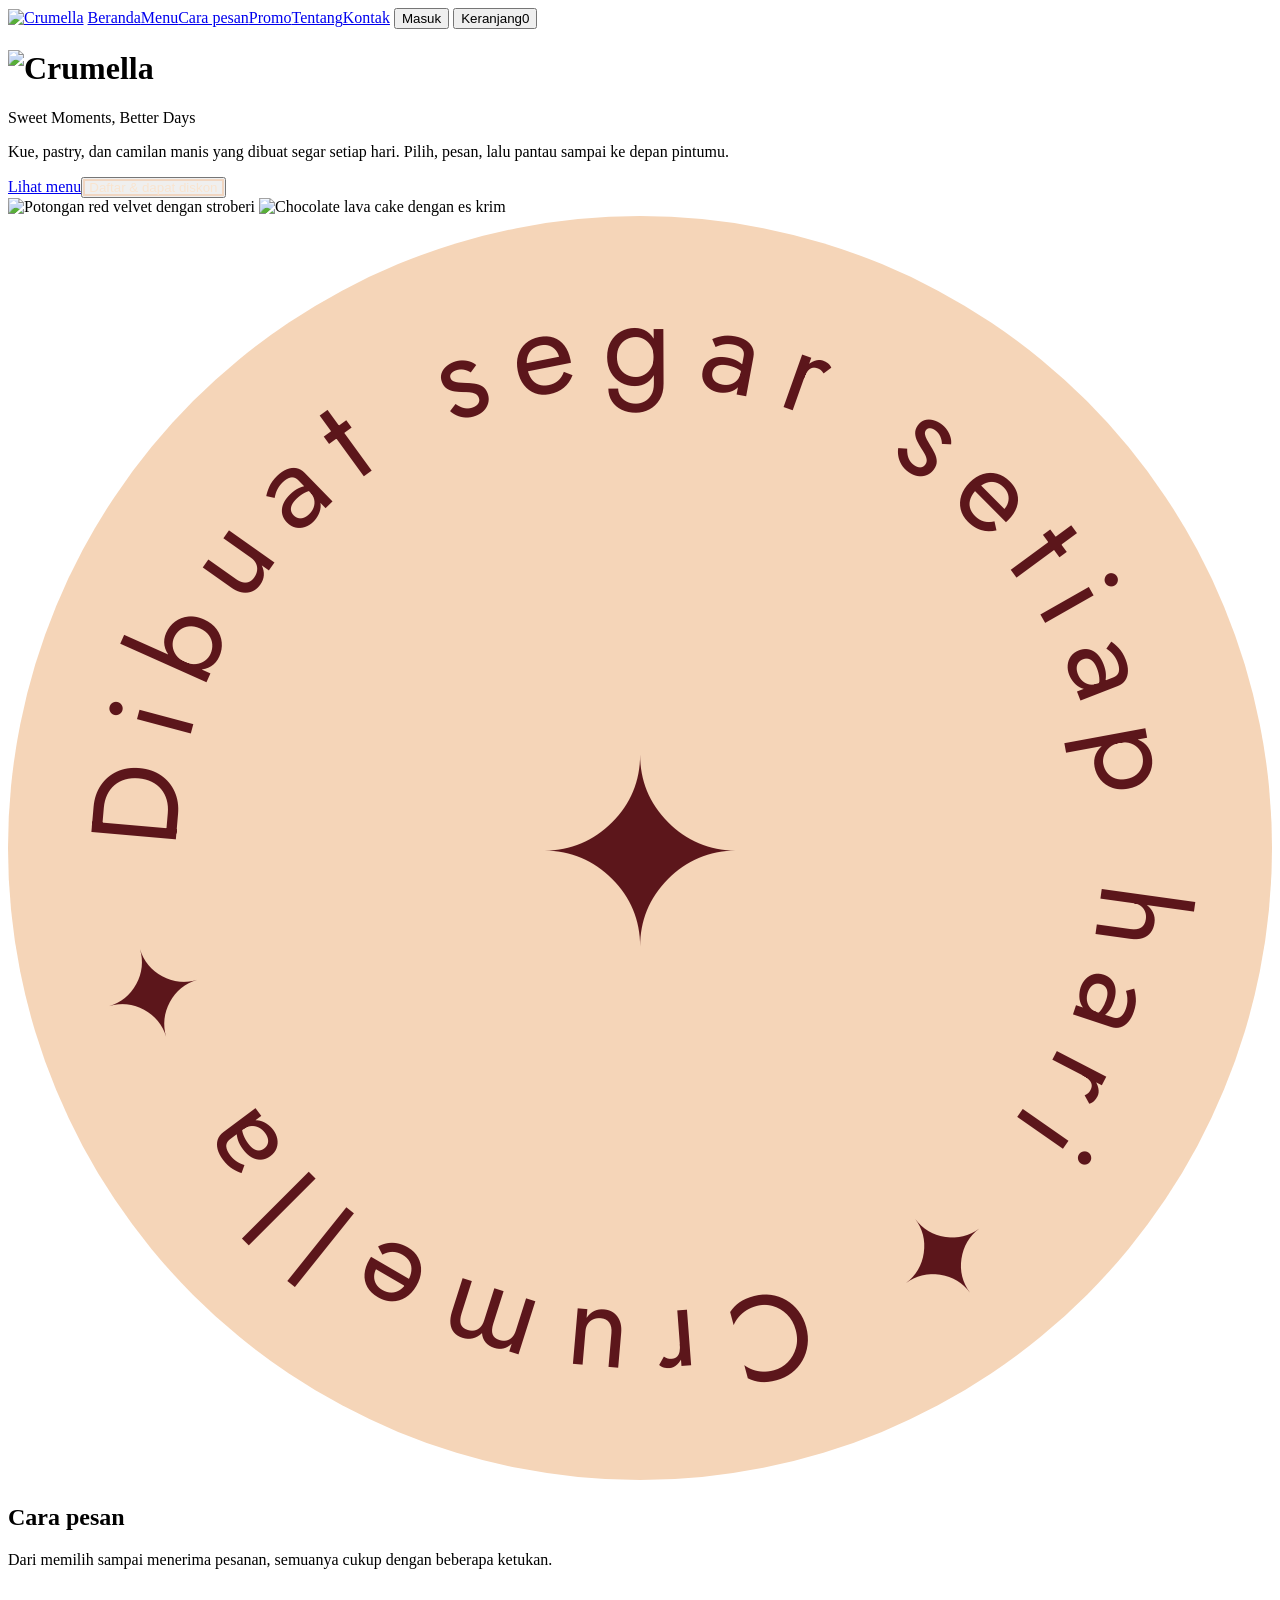
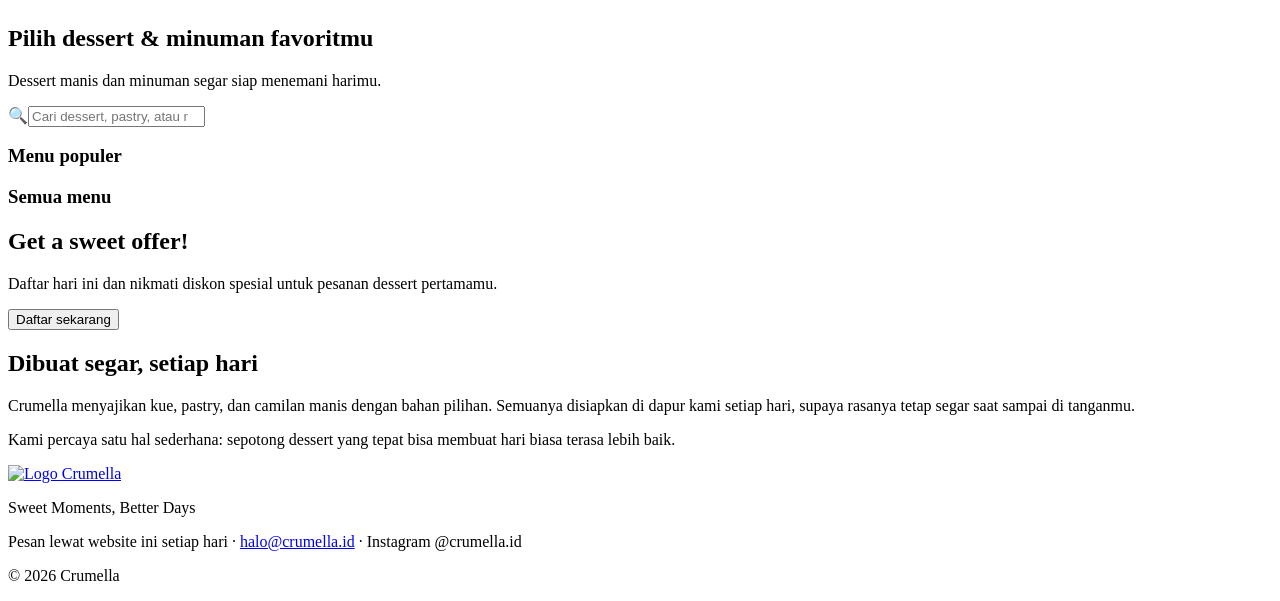
==== commit 5f65c1ca: "index.html" ====
--- a/index.html
+++ b/index.html
@@ -9,131 +9,7 @@
 <link rel="preconnect" href="https://fonts.googleapis.com">
 <link rel="preconnect" href="https://fonts.gstatic.com" crossorigin>
 <link href="https://fonts.googleapis.com/css2?family=Cormorant+Garamond:wght@500;600&family=Jost:wght@400;500;600&display=swap" rel="stylesheet">
-<style>
-:root{--wine:#5c161b;--wine2:#650a04;--peach:#fff3e6;--sand:#f9dfc9;--cream:#f5d5b8;--rose:#b98a7a;--ink:#2a0f10;--mute:#6d5350;--line:#e3c9b3;
---serif:"Cormorant Garamond",Georgia,serif;--sans:Jost,system-ui,sans-serif}
-*{box-sizing:border-box;margin:0}
-html{scroll-behavior:smooth;scroll-padding-top:72px}
-body{font:400 17px/1.65 var(--sans);color:var(--ink);background:linear-gradient(var(--peach),var(--sand)) fixed}
-button,input,select{font:inherit;color:inherit}
-button{cursor:pointer;border:0;background:none}
-:focus-visible{outline:3px solid var(--wine);outline-offset:3px;border-radius:8px}
-.wrap{width:min(1120px,92%);margin:auto}
-h1,h2,h3{line-height:1.15}
-h2{font:600 clamp(36px,5vw,56px)/1.05 var(--serif);color:var(--wine);letter-spacing:-.01em}
-.lead{color:var(--mute);max-width:52ch;margin-top:10px}
-.btn{display:inline-flex;align-items:center;justify-content:center;gap:8px;padding:13px 28px;border-radius:999px;background:var(--wine);color:#fff;font-weight:600;transition:transform .15s,background .15s}
-.btn:hover{background:var(--wine2);transform:translateY(-2px)}
-.btn.light{background:#fff;color:var(--wine)}
-.btn.ghost{background:transparent;color:var(--wine);box-shadow:inset 0 0 0 2px var(--wine)}
-/* nav */
-header{position:sticky;top:0;z-index:20;background:rgba(255,243,230,.88);backdrop-filter:blur(10px);border-bottom:1px solid rgba(92,22,27,.1)}
-.nav{display:flex;align-items:center;gap:24px;height:68px}
-.logo{display:block;margin-right:auto}.logo img{height:46px;width:auto;display:block}
-.nav a.l{color:var(--ink);text-decoration:none;font-weight:500;font-size:15px}
-.nav a.l:hover{color:var(--wine)}
-.pill{padding:9px 20px;border-radius:999px;font-weight:600;font-size:14px}
-.pill.solid{background:var(--wine);color:#fff}
-.pill.out{background:#fff;color:var(--wine)}
-.cnt{display:inline-grid;place-items:center;min-width:20px;height:20px;border-radius:99px;background:var(--cream);color:var(--wine);font-size:12px;margin-left:6px;padding:0 5px}
-@media(max-width:980px){.nav a.l{display:none}.nav{gap:10px}}
-/* hero */
-.hero{background:radial-gradient(900px 500px at 78% 30%,#8e4a47 0%,transparent 70%),linear-gradient(180deg,#7a3335 0%,#4f1218 100%);color:var(--cream);padding:64px 0 0;overflow:hidden}
-.hero .wrap{display:grid;grid-template-columns:1.05fr .95fr;gap:40px;align-items:end}
-.hero-l{padding-bottom:84px}
-.hero h1{width:min(520px,100%);margin:0 0 4px}.hero h1 img{width:100%;display:block}
-.tag{font:500 clamp(20px,2.6vw,26px) var(--serif);letter-spacing:.08em;margin:6px 0 18px}
-.hero p.d{max-width:44ch;margin:0 0 30px;color:#f1d6c1}
-.hero .row{display:flex;gap:14px;flex-wrap:wrap}
-.duo{position:relative;height:560px}
-.duo img{position:absolute;object-fit:cover;box-shadow:0 30px 50px rgba(20,0,2,.4)}
-.duo .a{left:0;bottom:0;width:56%;height:90%;border-radius:999px 999px 0 0}
-.duo .b{right:0;top:0;width:46%;height:64%;border-radius:999px 999px 28px 28px}
-.badge{position:absolute;right:30%;bottom:20%;width:128px;height:128px;filter:drop-shadow(0 10px 16px rgba(20,0,2,.35))}
-.badge .spin{transform-origin:60px 60px;animation:spin 20s linear infinite}
-@keyframes spin{to{transform:rotate(360deg)}}
-.belt{background:var(--cream);color:var(--wine);overflow:hidden;white-space:nowrap;padding:14px 0}
-.belt div{display:inline-block;font:500 28px/1.2 var(--serif);animation:belt 40s linear infinite}
-.belt span{margin:0 20px}
-@keyframes belt{to{transform:translateX(-50%)}}
-@media(max-width:860px){.hero .wrap{grid-template-columns:1fr}.hero-l{text-align:center;padding-bottom:20px}.hero h1{margin:0 auto}.hero p.d{margin:0 auto 26px}.hero .row{justify-content:center}.duo{height:430px;max-width:440px;margin:0 auto;width:100%}.badge{right:26%;width:104px;height:104px}}
-/* steps */
-section{padding:84px 0}
-.steps{display:grid;grid-template-columns:repeat(4,1fr);margin-top:44px;border-top:1px solid var(--wine)}
-.step{padding:22px 24px 0 0}
-.step b{font:500 42px/1 var(--serif);color:var(--rose);display:block}
-.step h3{font:600 19px var(--sans);margin:12px 0 6px}
-.step p{color:var(--mute);font-size:16px}
-@media(max-width:860px){.steps{grid-template-columns:1fr 1fr;gap:10px}}
-.about{display:grid;grid-template-columns:1fr 1fr;gap:48px;align-items:start}
-.about p{color:var(--mute);margin-bottom:14px}
-@media(max-width:760px){.about{grid-template-columns:1fr}}
-footer p a{color:#f9e4cf}
-/* menu */
-.tools{display:flex;gap:14px;flex-wrap:wrap;align-items:center;margin:28px 0 8px}
-.search{flex:1 1 280px;display:flex;align-items:center;gap:10px;background:#fff;border-radius:999px;padding:0 20px;box-shadow:0 4px 14px rgba(92,22,27,.08)}
-.search input{border:0;outline:0;background:none;width:100%;padding:14px 0}
-.search:focus-within{box-shadow:0 0 0 3px var(--wine)}
-.chips{display:flex;gap:10px;flex-wrap:wrap}
-.chip{padding:10px 20px;border-radius:999px;background:#fff;font-weight:500;font-size:14px;box-shadow:0 3px 10px rgba(92,22,27,.07)}
-.chip[aria-pressed=true]{background:var(--wine);color:#fff}
-.sub{font:700 18px var(--sans);margin:36px 0 16px}
-.grid{display:grid;grid-template-columns:repeat(auto-fill,minmax(230px,1fr));gap:22px}
-.card{text-align:left;background:#fffaf6;border:1px solid var(--line);border-radius:26px;padding:14px 14px 18px;transition:transform .2s,box-shadow .2s;display:flex;flex-direction:column;gap:4px}
-.card:hover{transform:translateY(-5px);box-shadow:0 18px 30px rgba(92,22,27,.14)}
-.pic{aspect-ratio:1;border-radius:20px;background:radial-gradient(circle at 50% 40%,#fbe7d3,#efc7a6);display:grid;place-items:center;margin-bottom:8px}
-.pic svg{width:86%}.pic{overflow:hidden}.pic img{width:100%;height:100%;object-fit:cover;object-position:center 40%}
-.card h3{font:600 17px var(--sans)}
-.card .m{font-size:13px;color:var(--mute)}
-.card .pr{font-weight:700;color:var(--wine)}
-.empty{grid-column:1/-1;padding:40px;text-align:center;color:var(--mute)}
-/* promo */
-.promo{background:var(--wine);color:var(--cream);border-radius:36px;padding:48px;display:flex;gap:30px;align-items:center;justify-content:space-between;flex-wrap:wrap}
-.promo h2{color:#f9e4cf}
-.promo p{color:#e9c9b4;margin-top:6px;max-width:44ch}
-footer{background:#3e0d12;color:#e2bfa8;padding:44px 0;text-align:center}
-footer .logo{color:#f9e4cf;font-size:34px}
-footer p{font-size:14px;margin-top:6px}
-/* dialogs */
-dialog{border:0;border-radius:30px;padding:0;width:min(520px,94vw);max-height:92vh;background:var(--peach);color:var(--ink);box-shadow:0 30px 80px rgba(40,5,8,.45)}
-dialog::backdrop{background:rgba(42,15,16,.55);backdrop-filter:blur(3px)}
-dialog.drawer{margin:0 0 0 auto;height:100vh;max-height:100vh;border-radius:30px 0 0 30px;width:min(460px,100vw)}
-.dh{display:flex;align-items:center;gap:12px;padding:20px 24px 8px}
-.dh h3{font:700 22px var(--sans);margin-right:auto}
-.x{width:40px;height:40px;border-radius:50%;background:#fff;font-size:20px;line-height:1}
-.db{padding:8px 24px 24px}
-.hero-pic{background:var(--wine2);display:grid;place-items:center;padding:20px}
-.hero-pic svg{width:56%}.hero-pic.ph{padding:0}.hero-pic img{width:100%;aspect-ratio:4/3;object-fit:cover;display:block}
-.opts{display:grid;grid-template-columns:1fr 1fr;gap:12px;margin:8px 0 16px}
-.opt{padding:12px;border-radius:16px;background:#fffaf6;border:1.5px solid #ccb5a6;text-align:left;font-weight:600}
-.opt small{display:block;font-weight:400;color:var(--mute)}
-.opt[aria-pressed=true],.opt:has(input:checked){border-color:var(--wine);box-shadow:0 0 0 2px var(--wine) inset}
-.opt input{position:absolute;opacity:0}
-.qty{display:inline-flex;align-items:center;background:#fff;border-radius:12px;border:1px solid #cdb9ab}
-.qty button{width:34px;height:34px;font-weight:700;font-size:18px}
-.qty span{min-width:26px;text-align:center;font-weight:600}
-.row2{display:flex;align-items:center;justify-content:space-between;gap:14px}
-.item{display:flex;gap:14px;align-items:center;background:#fffaf6;border:1px solid var(--line);border-radius:20px;padding:10px;margin-bottom:12px}
-.item .t{width:72px;height:72px;border-radius:14px;background:var(--wine);display:grid;place-items:center;flex:none}
-.item .t svg{width:78%}.item .t{overflow:hidden}.item .t img{width:100%;height:100%;object-fit:cover}
-.item .n{flex:1;min-width:0}.item .n b{display:block}.item .n small{color:var(--mute)}
-.tot{border-top:1px solid #a48d86;margin-top:16px;padding-top:12px}
-.tot div{display:flex;justify-content:space-between;padding:3px 0}
-.tot .g{font-weight:700;font-size:18px;border-top:1px solid #a48d86;margin-top:8px;padding-top:10px}
-label.f{display:block;font-weight:600;font-size:14px;margin:14px 0 6px}
-.in{width:100%;padding:12px 16px;border-radius:14px;border:1.5px solid #cdb9ab;background:#ffe9d4}
-.tabs{display:grid;grid-template-columns:1fr 1fr;gap:12px;margin:8px 0 8px}
-.tabs button{padding:12px;border-radius:999px;background:#fff;color:var(--wine);font-weight:500}
-.tabs button[aria-selected=true]{background:var(--wine);color:#fff}
-.toast{position:fixed;left:50%;bottom:28px;transform:translate(-50%,120px);background:var(--wine);color:#fff;padding:13px 24px;border-radius:999px;z-index:99;transition:transform .3s;font-weight:500}
-.toast.on{transform:translate(-50%,0)}
-.track{list-style:none;padding:0;margin:14px 0}
-.track li{padding:8px 0 8px 34px;position:relative}
-.track li:before{content:"";position:absolute;left:6px;top:14px;width:14px;height:14px;border-radius:50%;background:var(--wine)}
-.track li:not(:last-child):after{content:"";position:absolute;left:12px;top:28px;height:calc(100% - 6px);width:2px;background:var(--rose)}
-.track li.o:before{background:var(--cream);box-shadow:0 0 0 2px var(--rose) inset}
-@media(prefers-reduced-motion:reduce){*{animation:none!important;transition:none!important;scroll-behavior:auto!important}}
-</style>
+<link rel="stylesheet" href="style.css">
 </head>
 <body>
 <header><div class="wrap nav">
@@ -146,7 +22,7 @@
 <main id="top">
 <div class="hero"><div class="wrap">
   <div class="hero-l">
-    <h1><img src="[data-uri]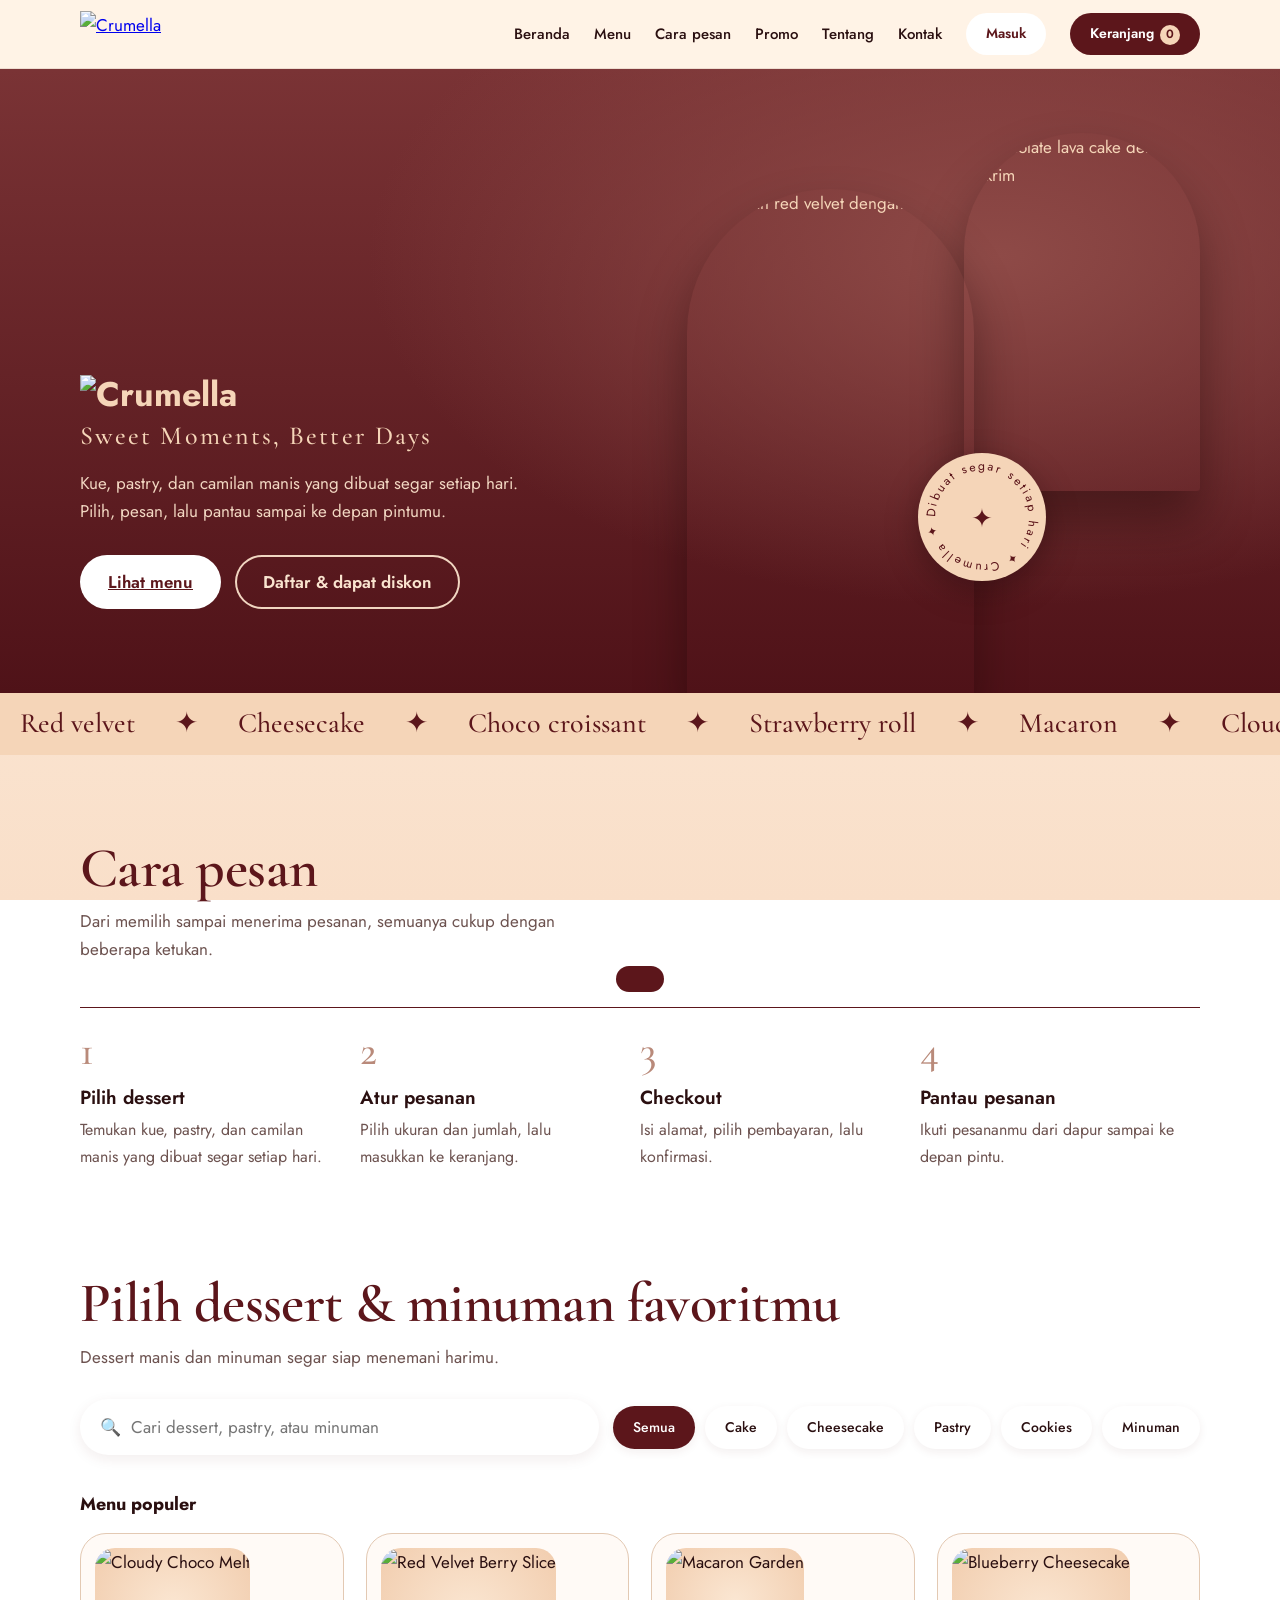
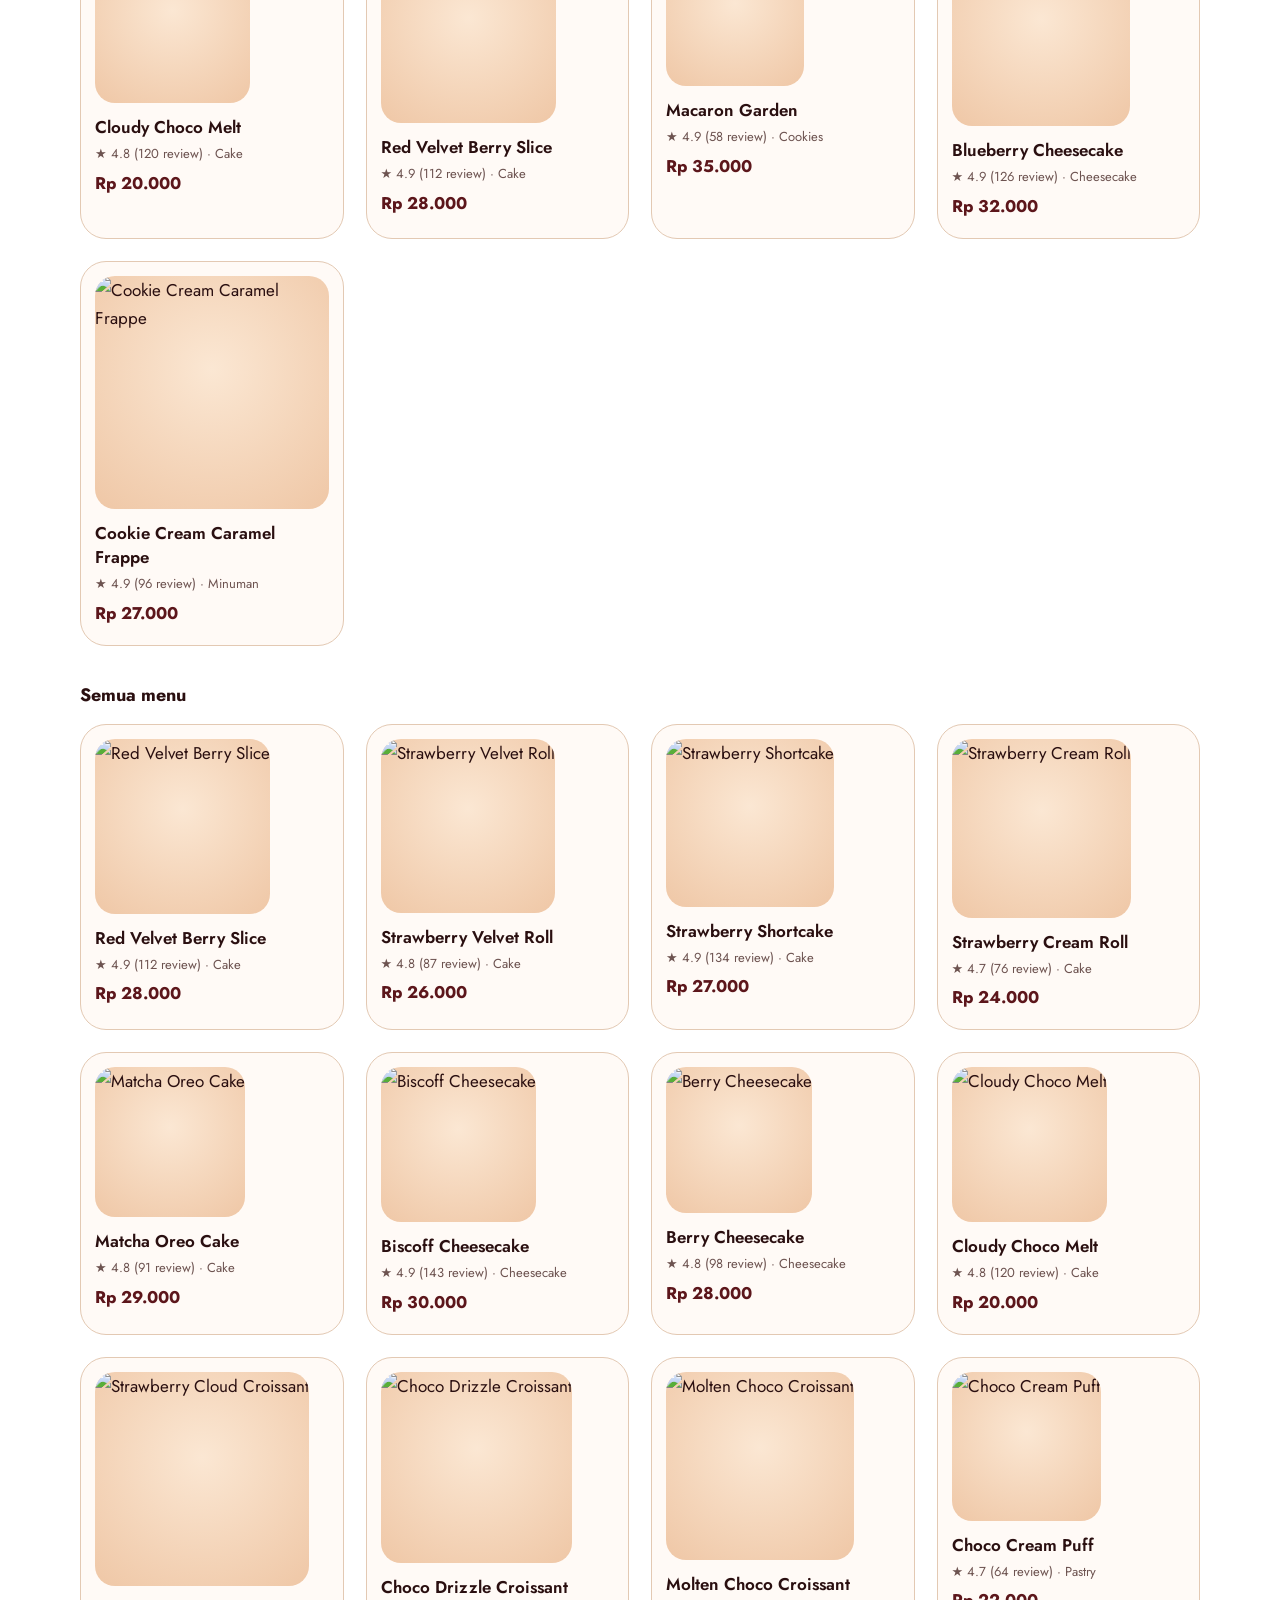
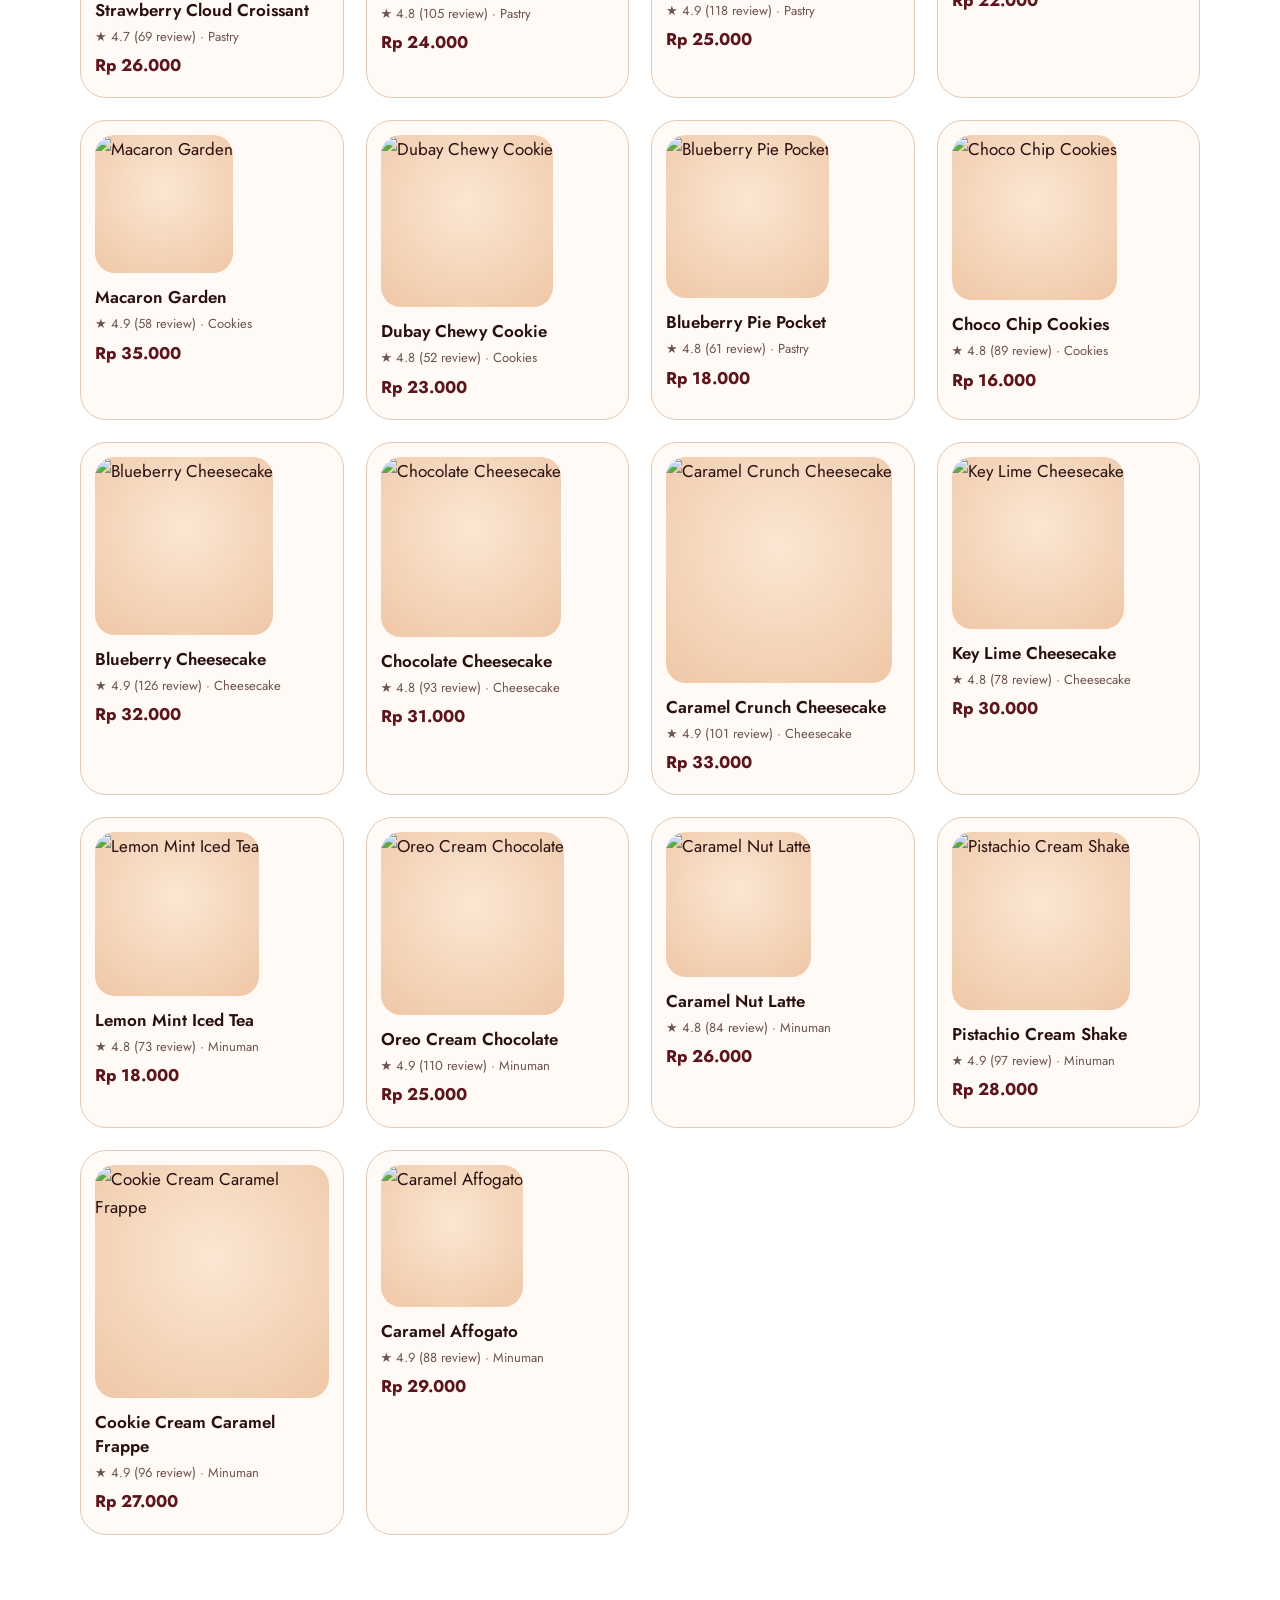
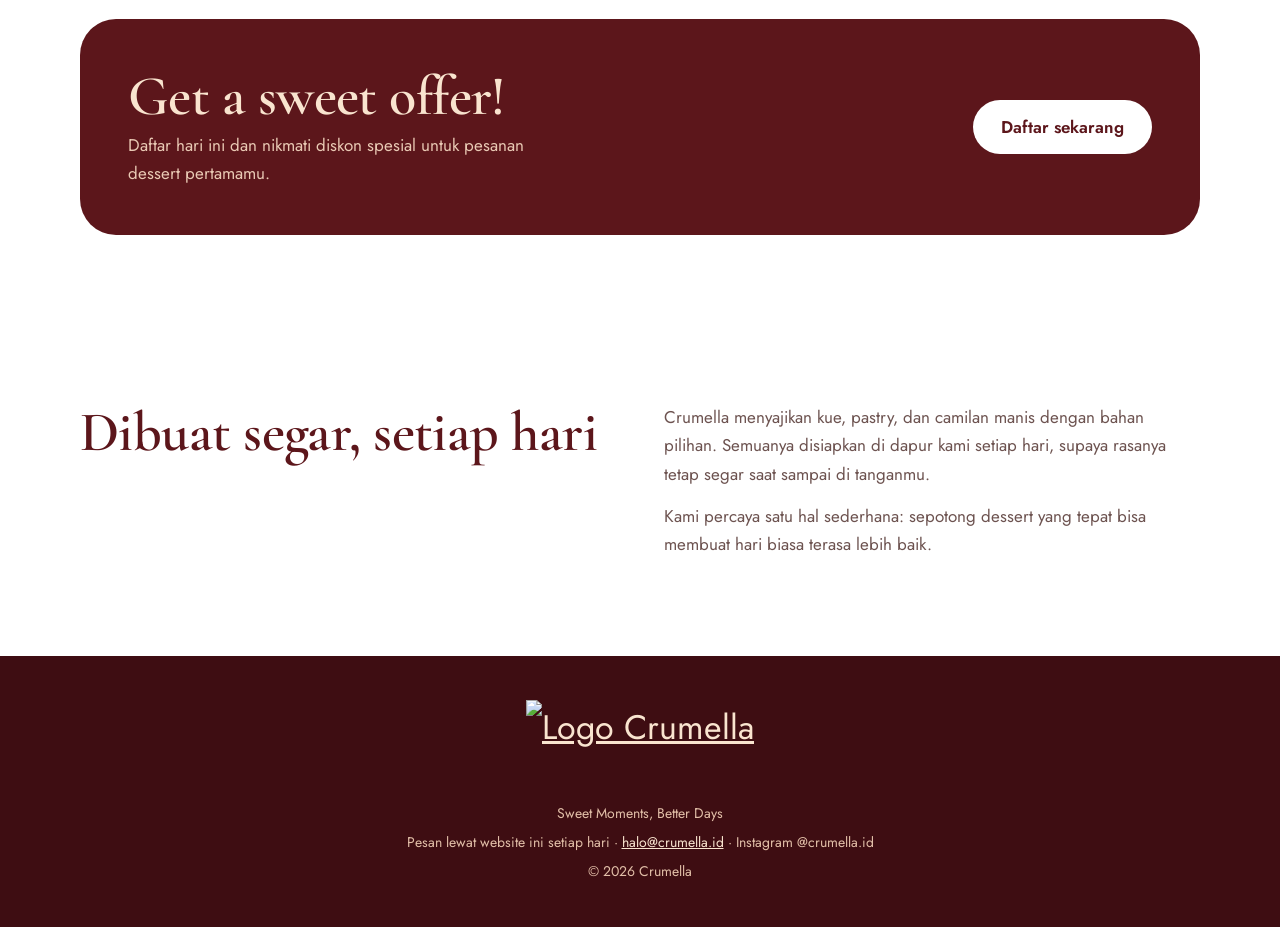
